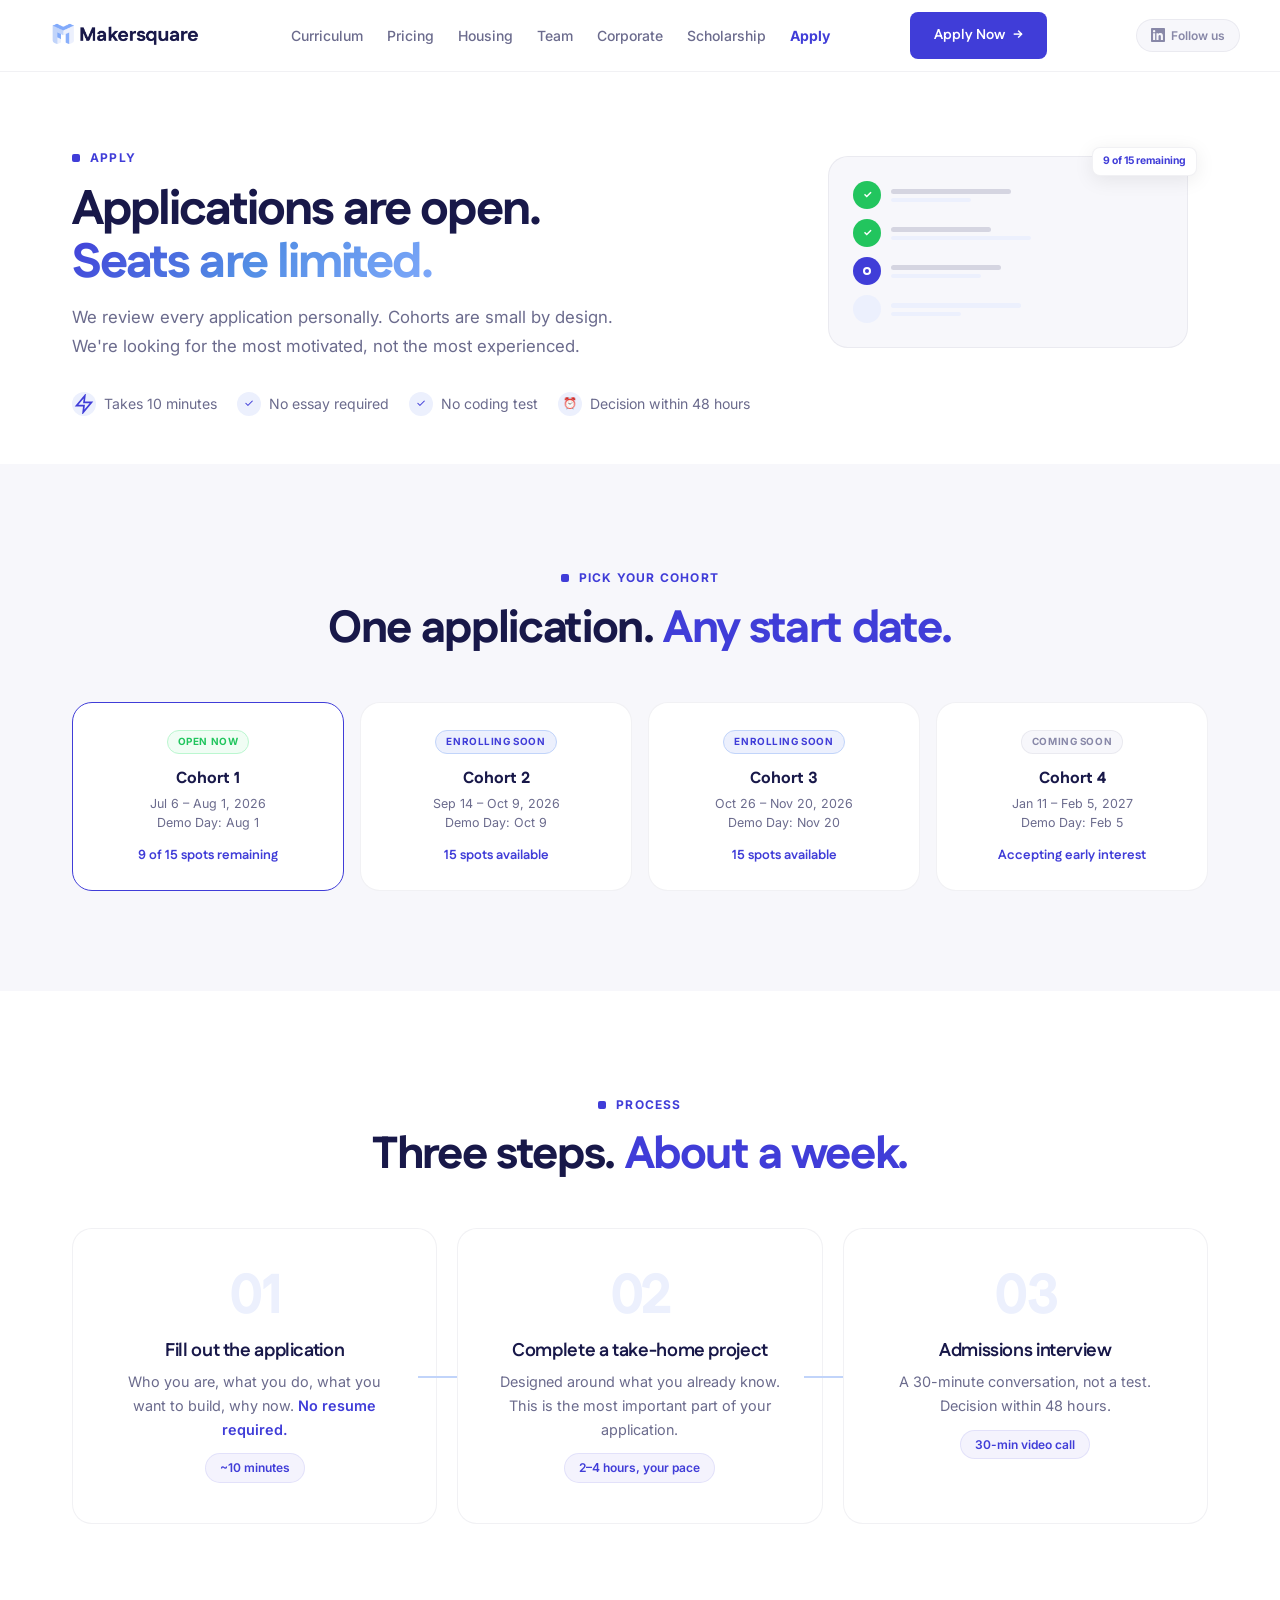
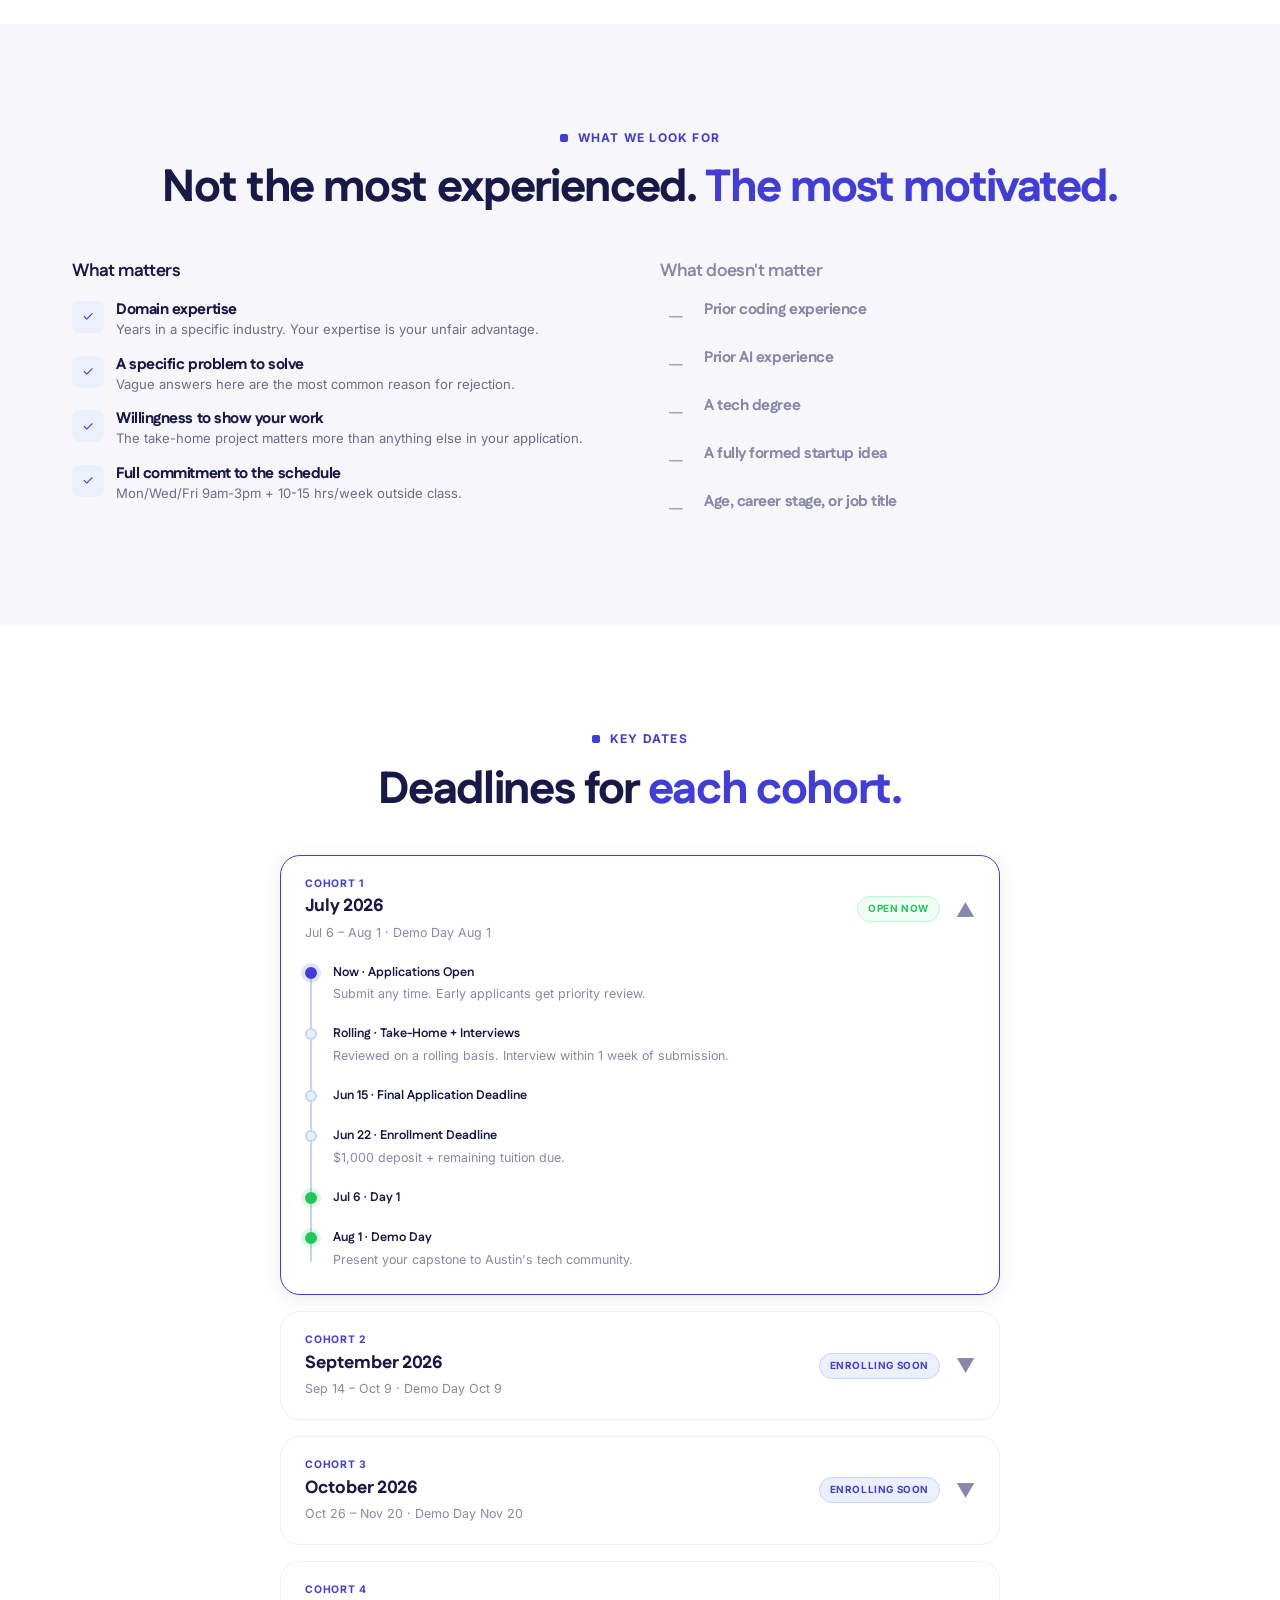
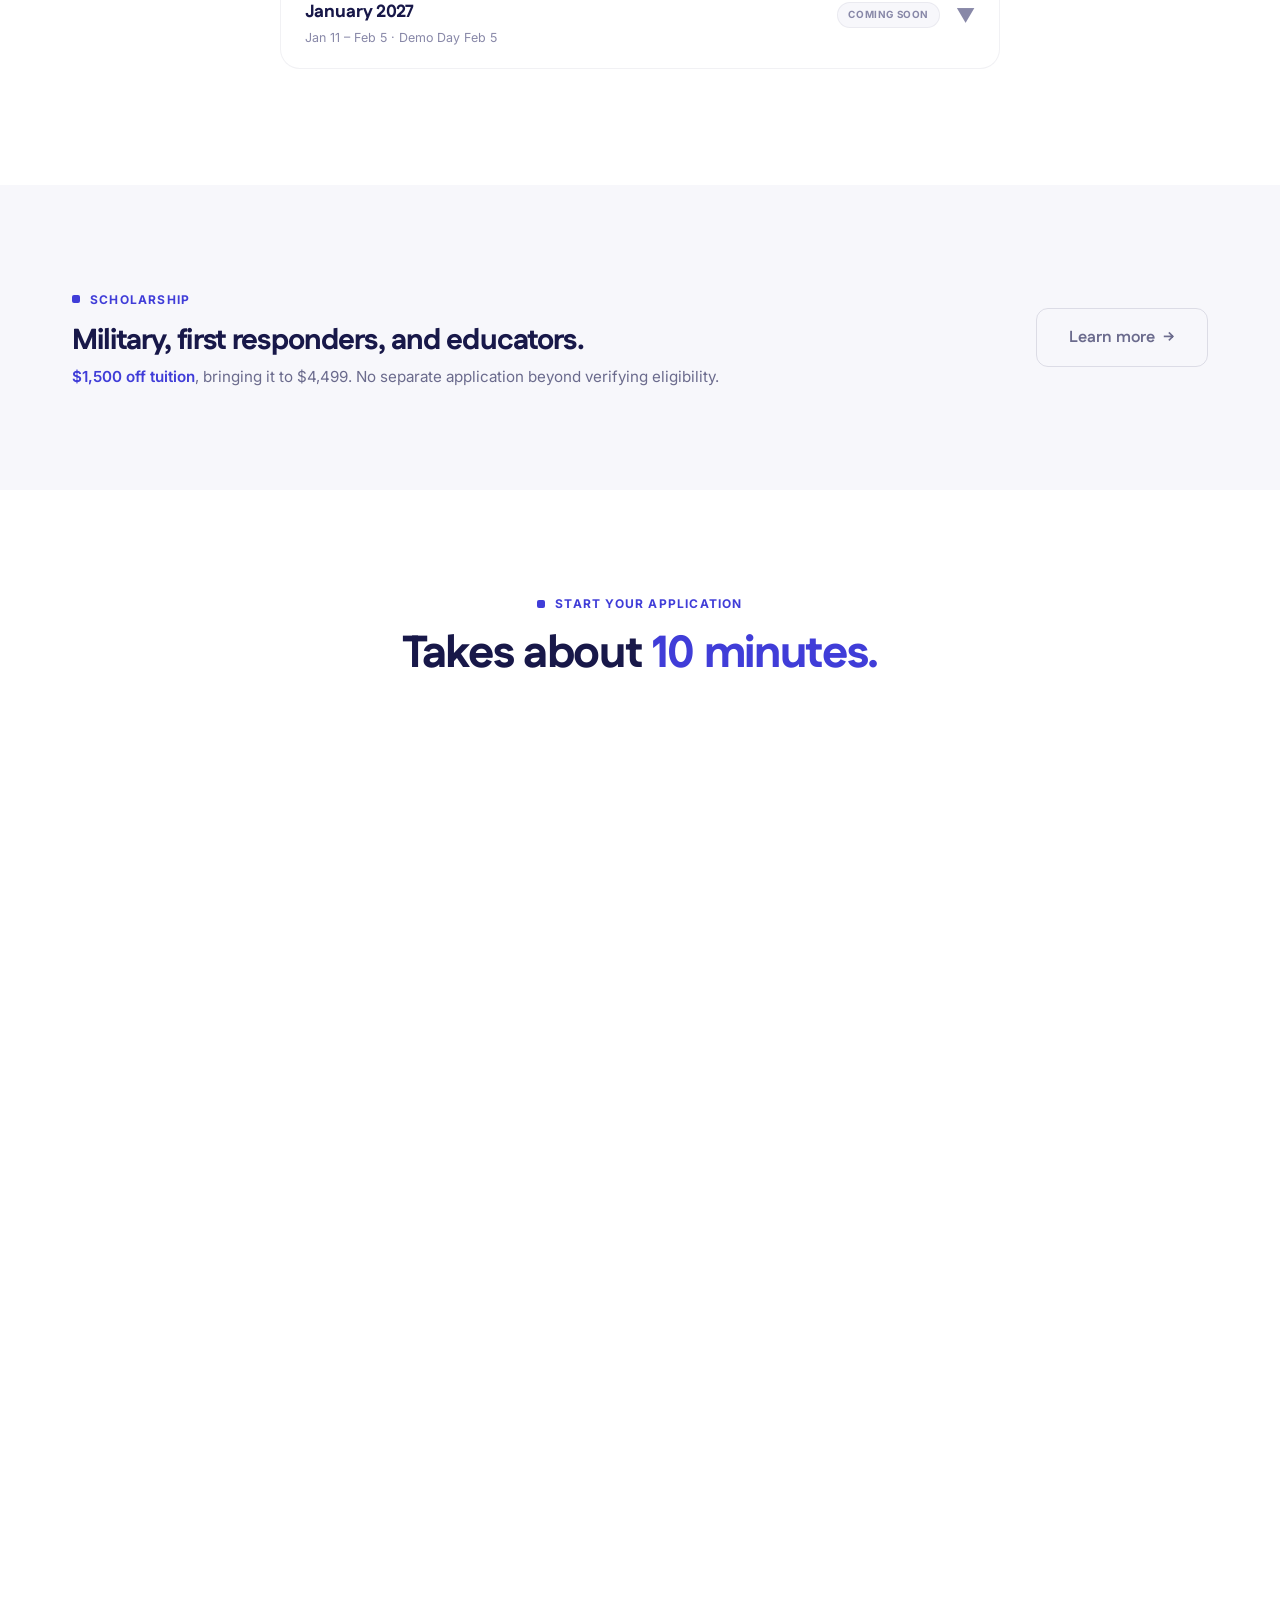
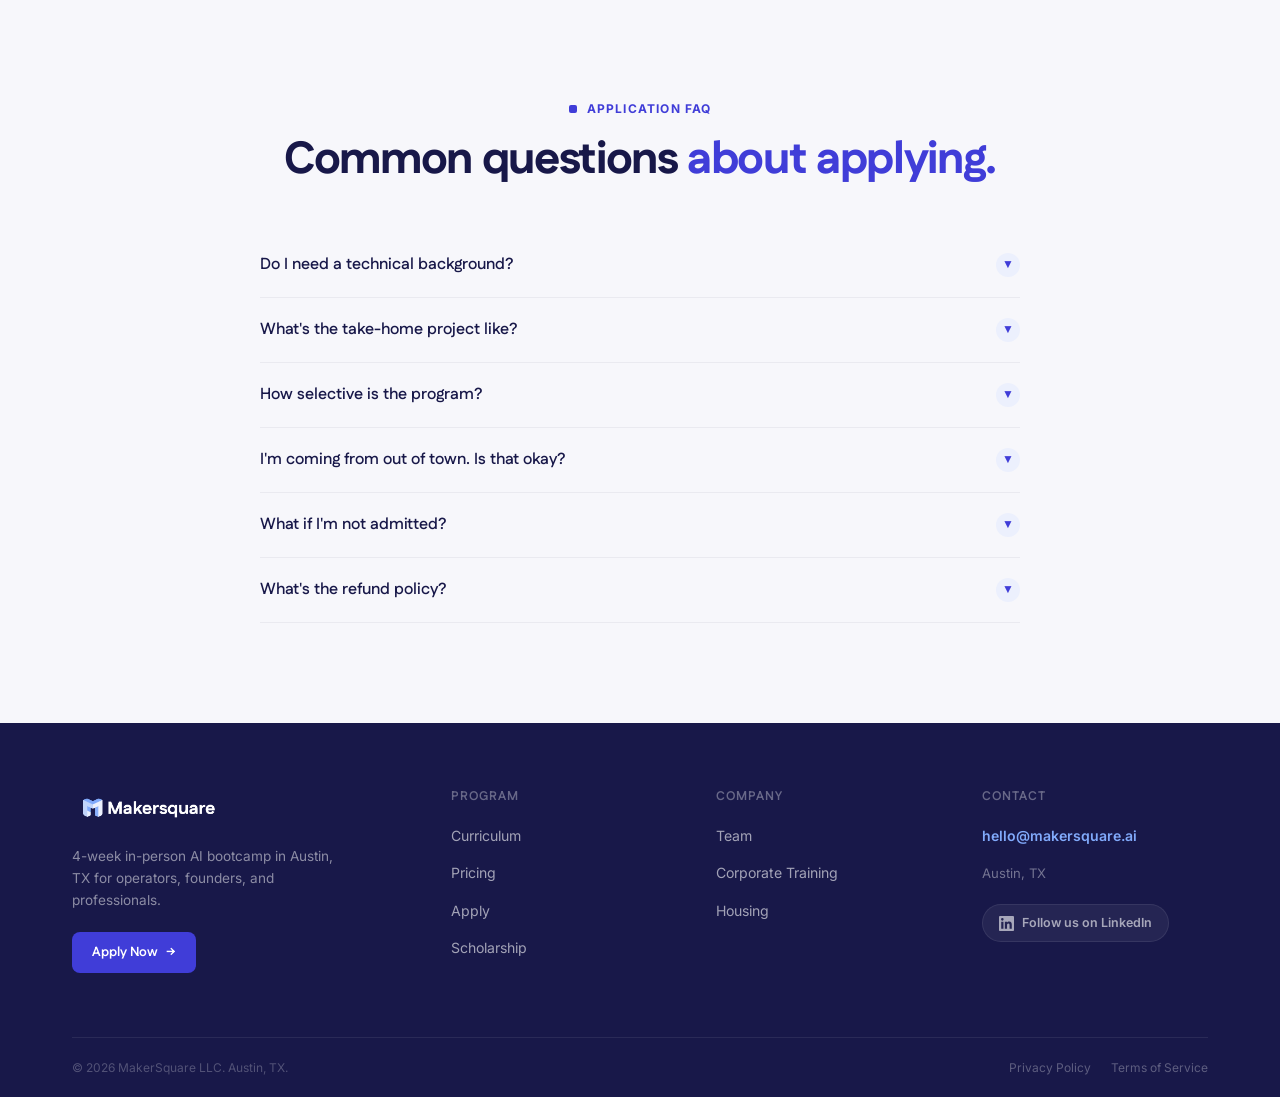
==== apply.html @ d5c4e4a3 "Replace all emojis with geometric SVG line icons Every emoji across 7 pages replaced with clean stro" ====
<!DOCTYPE html>
<html lang="en">
<head>
<meta charset="UTF-8">
<meta name="viewport" content="width=device-width, initial-scale=1.0">
<title>Apply to MakerSquare — AI Bootcamp Austin TX | July 2026</title>
<meta name="description" content="Apply to MakerSquare's 4-week AI bootcamp in Austin, TX. 15 seats per cohort. No coding test. Decision within 48 hours. Starts July 2026.">
<meta name="robots" content="index, follow">
<link rel="canonical" href="https://www.makersquare.ai/apply.html">
<meta property="og:type" content="website">
<meta property="og:url" content="https://www.makersquare.ai/apply.html">
<meta property="og:title" content="Apply to MakerSquare — AI Bootcamp Austin TX">
<meta property="og:description" content="Apply to the 4-week in-person AI bootcamp in Austin. 15 seats per cohort. No coding test. Starts July 2026.">
<meta property="og:image" content="https://www.makersquare.ai/og-image.jpg">
<meta name="twitter:card" content="summary_large_image">
<link href="https://fonts.googleapis.com/css2?family=Fustat:wght@400;500;600;700;800&family=Inter:wght@300;400;500;600;700;800&display=swap" rel="stylesheet">
<link rel="stylesheet" href="css/style.css">
<style>
/* ── Apply-specific ── */
.apply-quick { display: flex; gap: var(--s5); margin-top: var(--s6); flex-wrap: wrap; }
.apply-quick-item { display: flex; align-items: center; gap: 8px; font-size: 0.88rem; color: var(--text-secondary); }
.apply-quick-icon { width: 24px; height: 24px; border-radius: 50%; background: var(--cloud); display: flex; align-items: center; justify-content: center; font-size: 0.7rem; color: var(--indigo); flex-shrink: 0; }

.cohort-grid { display: grid; grid-template-columns: repeat(4, 1fr); gap: var(--s4); margin-top: var(--s9); }
.cohort-card { background: var(--white); border: 1px solid rgba(24,24,73,0.06); border-radius: var(--r-xl); padding: var(--s6); text-align: center; transition: all 0.3s ease; position: relative; }
.cohort-card:hover { transform: translateY(-3px); box-shadow: var(--shadow-md); border-color: var(--ice); }
.cohort-card--active { border-color: var(--indigo); }
.cohort-status { display: inline-block; font-size: 0.62rem; font-weight: 700; letter-spacing: 0.06em; text-transform: uppercase; border-radius: var(--r-full); padding: 3px 10px; margin-bottom: var(--s3); }
.cohort-status--open { background: var(--green-bg); color: var(--green); border: 1px solid var(--green-border); }
.cohort-status--soon { background: var(--cloud); color: var(--indigo); border: 1px solid var(--ice); }
.cohort-status--early { background: var(--light-bg); color: var(--text-muted); border: 1px solid rgba(24,24,73,0.06); }
.cohort-name { font-family: var(--font-display); font-size: 1rem; font-weight: 800; color: var(--navy); margin-bottom: var(--s1); }
.cohort-dates { font-size: 0.78rem; color: var(--text-secondary); line-height: 1.5; }
.cohort-seats { font-family: var(--font-display); font-size: 0.82rem; font-weight: 700; color: var(--indigo); margin-top: var(--s3); }

.what-matters-grid { display: grid; grid-template-columns: 1fr 1fr; gap: var(--s8); margin-top: var(--s9); }
.matters-list { list-style: none; display: flex; flex-direction: column; gap: var(--s4); }
.matters-item { display: flex; gap: 12px; align-items: flex-start; }
.matters-icon { width: 32px; height: 32px; min-width: 32px; border-radius: var(--r-sm); display: flex; align-items: center; justify-content: center; font-size: 0.85rem; flex-shrink: 0; }
.matters-icon--yes { background: var(--cloud); color: var(--indigo); }
.matters-icon--no { background: var(--light-bg); color: var(--text-muted); }
.matters-item h4 { font-size: 0.95rem; margin-bottom: 2px; }
.matters-item p { font-size: 0.82rem; color: var(--text-secondary); line-height: 1.5; }

/* Timeline accordion */
.ta-item { border: 1px solid rgba(24,24,73,0.06); border-radius: var(--r-xl); margin-bottom: var(--s4); overflow: hidden; background: var(--white); transition: all 0.3s ease; }
.ta-item:hover { border-color: var(--ice); }
.ta-item.open { border-color: var(--indigo); box-shadow: var(--shadow-md); }
.ta-header { display: flex; align-items: center; gap: var(--s4); padding: var(--s5) var(--s6); cursor: pointer; user-select: none; }
.ta-header-info { flex: 1; }
.ta-cohort-tag { font-size: 0.65rem; font-weight: 700; letter-spacing: 0.08em; text-transform: uppercase; color: var(--indigo); }
.ta-cohort-name { font-family: var(--font-display); font-size: 1.1rem; font-weight: 800; color: var(--navy); }
.ta-cohort-range { font-size: 0.78rem; color: var(--text-muted); margin-top: 2px; }
.ta-badge { font-size: 0.62rem; font-weight: 700; letter-spacing: 0.06em; text-transform: uppercase; border-radius: var(--r-full); padding: 4px 10px; white-space: nowrap; flex-shrink: 0; }
.ta-badge.open { background: var(--green-bg); color: var(--green); border: 1px solid var(--green-border); }
.ta-badge.soon { background: var(--cloud); color: var(--indigo); border: 1px solid var(--ice); }
.ta-badge.coming { background: var(--light-bg); color: var(--text-muted); border: 1px solid rgba(24,24,73,0.06); }
.ta-chevron { font-size: 1.2rem; color: var(--text-muted); transition: transform 0.3s; flex-shrink: 0; }
.ta-item.open .ta-chevron { transform: rotate(180deg); }
.ta-body { max-height: 0; overflow: hidden; transition: max-height 0.4s ease; }
.ta-body-inner { padding: 0 var(--s6) var(--s6); }

.tl { position: relative; padding-left: 28px; }
.tl::before { content: ''; position: absolute; left: 5px; top: 8px; bottom: 8px; width: 2px; background: var(--ice); border-radius: 2px; }
.tl-item { position: relative; padding-bottom: var(--s5); }
.tl-item:last-child { padding-bottom: 0; }
.tl-dot { position: absolute; left: -28px; top: 4px; width: 12px; height: 12px; border-radius: 50%; background: var(--cloud); border: 2px solid var(--ice); z-index: 1; }
.tl-item--active .tl-dot { background: var(--indigo); border-color: var(--indigo); box-shadow: 0 0 0 4px rgba(64,61,216,0.15); }
.tl-item--highlight .tl-dot { background: var(--green); border-color: var(--green); box-shadow: 0 0 0 4px rgba(34,197,94,0.15); }
.tl-date { font-family: var(--font-display); font-size: 0.78rem; font-weight: 700; color: var(--navy); }
.tl-desc { font-size: 0.78rem; color: var(--text-muted); margin-top: 2px; }

.page-cta { background: var(--white); border: 1px solid rgba(24,24,73,0.06); border-radius: var(--r-xl); padding: var(--s10); text-align: center; margin-top: var(--s10); }
.page-cta h3 { font-family: var(--font-display); font-size: 1.5rem; font-weight: 800; color: var(--navy); margin-bottom: var(--s3); }
.page-cta p { font-size: 0.95rem; color: var(--text-secondary); margin-bottom: var(--s6); max-width: 480px; margin-left: auto; margin-right: auto; }

@media (max-width: 1024px) {
  .cohort-grid { grid-template-columns: 1fr 1fr; }
  .what-matters-grid { grid-template-columns: 1fr; }
}
@media (max-width: 768px) {
  .cohort-grid { grid-template-columns: 1fr; }
  .timeline-table { font-size: 0.75rem; }
  .apply-quick { flex-direction: column; gap: var(--s3); }
}
</style>
</head>
<body>

<!-- NAV -->
<nav class="nav">
  <div class="nav-inner">
    <a href="index.html" class="nav-logo"><img src="logo-light.png" alt="MakerSquare"></a>
    <ul class="nav-links">
      <li><a href="curriculum.html">Curriculum</a></li>
      <li><a href="pricing.html">Pricing</a></li>
      <li><a href="housing.html">Housing</a></li>
      <li><a href="team.html">Team</a></li>
      <li><a href="corporate.html">Corporate</a></li>
      <li><a href="scholarship.html">Scholarship</a></li>
      <li><a href="apply.html" class="nav-apply">Apply</a></li>
    </ul>
    <a href="#form" class="btn btn-primary btn-arrow">Apply Now </a>
    <div class="nav-social"><a href="https://www.linkedin.com/company/makersquare-ai" target="_blank" rel="noopener" aria-label="LinkedIn"><svg xmlns="http://www.w3.org/2000/svg" viewBox="0 0 24 24"><path d="M20.447 20.452h-3.554v-5.569c0-1.328-.027-3.037-1.852-3.037-1.853 0-2.136 1.445-2.136 2.939v5.667H9.351V9h3.414v1.561h.046c.477-.9 1.637-1.85 3.37-1.85 3.601 0 4.267 2.37 4.267 5.455v6.286zM5.337 7.433a2.062 2.062 0 01-2.063-2.065 2.064 2.064 0 112.063 2.065zm1.782 13.019H3.555V9h3.564v11.452zM22.225 0H1.771C.792 0 0 .774 0 1.729v20.542C0 23.227.792 24 1.771 24h20.451C23.2 24 24 23.227 24 22.271V1.729C24 .774 23.2 0 22.222 0h.003z"/></svg>Follow us</a></div>
    <button class="nav-hamburger" aria-label="Toggle menu"><span></span><span></span><span></span></button>
  </div>
</nav>
<div class="mobile-menu">
  <ul class="mobile-menu-links">
    <li><a href="curriculum.html">Curriculum</a></li>
    <li><a href="pricing.html">Pricing</a></li>
    <li><a href="housing.html">Housing</a></li>
    <li><a href="team.html">Team</a></li>
    <li><a href="corporate.html">Corporate</a></li>
    <li><a href="scholarship.html">Scholarship</a></li>
    <li><a href="apply.html">Apply</a></li>
  </ul>
  <a href="#form" class="btn btn-primary btn-block btn-lg" style="margin-top:24px;">Apply Now</a>
</div>


<!-- HERO -->
<section class="section" style="padding-top:calc(var(--nav-height) + var(--s10));padding-bottom:var(--s9);">
  <div class="container">
    <div class="page-hero-grid">
      <div>
        <div class="section-label reveal">Apply</div>
    <h1 class="reveal" style="font-size:clamp(2rem,4vw,3rem);">Applications are open.<br><span class="text-gradient">Seats are limited.</span></h1>
    <p class="section-sub reveal">We review every application personally. Cohorts are small by design. We're looking for the most motivated, not the most experienced.</p>
      </div>
      <div class="page-hero-visual reveal">
        <div style="background:var(--light-bg);border:1px solid rgba(24,24,73,0.06);border-radius:var(--r-xl);padding:var(--s6);position:relative;">
          <div style="display:flex;flex-direction:column;gap:10px;">
            <div style="display:flex;align-items:center;gap:10px;"><div style="width:28px;height:28px;border-radius:50%;background:var(--green);display:flex;align-items:center;justify-content:center;font-size:0.65rem;color:var(--white);font-weight:700;">&#10003;</div><div><div style="height:5px;background:var(--navy);opacity:0.15;border-radius:3px;width:120px;"></div><div style="height:4px;background:var(--cloud);border-radius:2px;width:80px;margin-top:4px;"></div></div></div>
            <div style="display:flex;align-items:center;gap:10px;"><div style="width:28px;height:28px;border-radius:50%;background:var(--green);display:flex;align-items:center;justify-content:center;font-size:0.65rem;color:var(--white);font-weight:700;">&#10003;</div><div><div style="height:5px;background:var(--navy);opacity:0.15;border-radius:3px;width:100px;"></div><div style="height:4px;background:var(--cloud);border-radius:2px;width:140px;margin-top:4px;"></div></div></div>
            <div style="display:flex;align-items:center;gap:10px;"><div style="width:28px;height:28px;border-radius:50%;background:var(--indigo);display:flex;align-items:center;justify-content:center;flex-shrink:0;"><div style="width:8px;height:8px;border-radius:50%;border:2px solid var(--white);"></div></div><div><div style="height:5px;background:var(--navy);opacity:0.15;border-radius:3px;width:110px;"></div><div style="height:4px;background:var(--cloud);border-radius:2px;width:90px;margin-top:4px;"></div></div></div>
            <div style="display:flex;align-items:center;gap:10px;"><div style="width:28px;height:28px;border-radius:50%;background:var(--cloud);flex-shrink:0;"></div><div><div style="height:5px;background:var(--cloud);border-radius:3px;width:130px;"></div><div style="height:4px;background:var(--cloud);border-radius:2px;width:70px;margin-top:4px;"></div></div></div>
          </div>
          <div style="position:absolute;top:-10px;right:-10px;background:var(--white);border:1px solid rgba(24,24,73,0.06);border-radius:var(--r-sm);padding:5px 10px;box-shadow:var(--shadow-md);font-size:0.65rem;font-weight:700;color:var(--indigo);animation:float-1 4s ease-in-out infinite;">9 of 15 remaining</div>
        </div>
      </div>
    </div>

    <div class="apply-quick reveal">
      <div class="apply-quick-item"><div class="apply-quick-icon"><svg width="20" height="20" viewBox="0 0 24 24" fill="none" stroke="currentColor" stroke-width="2" stroke-linecap="round"><path d="M13 2L3 14h9l-1 8 10-12h-9l1-8z"/></svg></div> Takes 10 minutes</div>
      <div class="apply-quick-item"><div class="apply-quick-icon">&#10003;</div> No essay required</div>
      <div class="apply-quick-item"><div class="apply-quick-icon">&#10003;</div> No coding test</div>
      <div class="apply-quick-item"><div class="apply-quick-icon">&#9200;</div> Decision within 48 hours</div>
    </div>
  </div>
</section>


<!-- COHORTS -->
<section class="section section--alt">
  <div class="container">
    <div style="text-align:center;">
      <div class="section-label reveal" style="justify-content:center;">Pick your cohort</div>
      <h2 class="reveal">One application. <span class="text-accent">Any start date.</span></h2>
    </div>

    <div class="cohort-grid">
      <div class="cohort-card cohort-card--active reveal reveal-d1">
        <div class="cohort-status cohort-status--open">Open Now</div>
        <div class="cohort-name">Cohort 1</div>
        <div class="cohort-dates">Jul 6 &ndash; Aug 1, 2026<br>Demo Day: Aug 1</div>
        <div class="cohort-seats"><span data-count="9">0</span> of 15 spots remaining</div>
      </div>
      <div class="cohort-card reveal reveal-d2">
        <div class="cohort-status cohort-status--soon">Enrolling Soon</div>
        <div class="cohort-name">Cohort 2</div>
        <div class="cohort-dates">Sep 14 &ndash; Oct 9, 2026<br>Demo Day: Oct 9</div>
        <div class="cohort-seats">15 spots available</div>
      </div>
      <div class="cohort-card reveal reveal-d3">
        <div class="cohort-status cohort-status--soon">Enrolling Soon</div>
        <div class="cohort-name">Cohort 3</div>
        <div class="cohort-dates">Oct 26 &ndash; Nov 20, 2026<br>Demo Day: Nov 20</div>
        <div class="cohort-seats">15 spots available</div>
      </div>
      <div class="cohort-card reveal reveal-d4">
        <div class="cohort-status cohort-status--early">Coming Soon</div>
        <div class="cohort-name">Cohort 4</div>
        <div class="cohort-dates">Jan 11 &ndash; Feb 5, 2027<br>Demo Day: Feb 5</div>
        <div class="cohort-seats">Accepting early interest</div>
      </div>
    </div>
  </div>
</section>


<!-- THREE STEPS -->
<section class="section">
  <div class="container">
    <div style="text-align:center;">
      <div class="section-label reveal" style="justify-content:center;">Process</div>
      <h2 class="reveal">Three steps. <span class="text-accent">About a week.</span></h2>
    </div>

    <div class="steps-grid">
      <div class="step-card reveal reveal-d1">
        <div class="step-num">01</div>
        <h3>Fill out the application</h3>
        <p>Who you are, what you do, what you want to build, why now. <span class="bl">No resume required.</span></p>
        <span class="step-time">~10 minutes</span>
      </div>
      <div class="step-card reveal reveal-d2">
        <div class="step-num">02</div>
        <h3>Complete a take-home project</h3>
        <p>Designed around what you already know. This is the most important part of your application.</p>
        <span class="step-time">2&ndash;4 hours, your pace</span>
      </div>
      <div class="step-card reveal reveal-d3">
        <div class="step-num">03</div>
        <h3>Admissions interview</h3>
        <p>A 30-minute conversation, not a test. Decision within 48 hours.</p>
        <span class="step-time">30-min video call</span>
      </div>
    </div>
  </div>
</section>


<!-- WHAT WE LOOK FOR -->
<section class="section section--alt">
  <div class="container">
    <div style="text-align:center;">
      <div class="section-label reveal" style="justify-content:center;">What we look for</div>
      <h2 class="reveal">Not the most experienced. <span class="text-accent">The most motivated.</span></h2>
    </div>

    <div class="what-matters-grid">
      <div>
        <h3 class="reveal" style="font-size:1.1rem;margin-bottom:var(--s5);color:var(--navy);">What matters</h3>
        <ul class="matters-list">
          <li class="matters-item reveal"><div class="matters-icon matters-icon--yes">&#10003;</div><div><h4>Domain expertise</h4><p>Years in a specific industry. Your expertise is your unfair advantage.</p></div></li>
          <li class="matters-item reveal"><div class="matters-icon matters-icon--yes">&#10003;</div><div><h4>A specific problem to solve</h4><p>Vague answers here are the most common reason for rejection.</p></div></li>
          <li class="matters-item reveal"><div class="matters-icon matters-icon--yes">&#10003;</div><div><h4>Willingness to show your work</h4><p>The take-home project matters more than anything else in your application.</p></div></li>
          <li class="matters-item reveal"><div class="matters-icon matters-icon--yes">&#10003;</div><div><h4>Full commitment to the schedule</h4><p>Mon/Wed/Fri 9am-3pm + 10-15 hrs/week outside class.</p></div></li>
        </ul>
      </div>
      <div>
        <h3 class="reveal" style="font-size:1.1rem;margin-bottom:var(--s5);color:var(--text-muted);">What doesn't matter</h3>
        <ul class="matters-list">
          <li class="matters-item reveal"><div class="matters-icon matters-icon--no">&mdash;</div><div><h4 style="color:var(--text-muted);">Prior coding experience</h4></div></li>
          <li class="matters-item reveal"><div class="matters-icon matters-icon--no">&mdash;</div><div><h4 style="color:var(--text-muted);">Prior AI experience</h4></div></li>
          <li class="matters-item reveal"><div class="matters-icon matters-icon--no">&mdash;</div><div><h4 style="color:var(--text-muted);">A tech degree</h4></div></li>
          <li class="matters-item reveal"><div class="matters-icon matters-icon--no">&mdash;</div><div><h4 style="color:var(--text-muted);">A fully formed startup idea</h4></div></li>
          <li class="matters-item reveal"><div class="matters-icon matters-icon--no">&mdash;</div><div><h4 style="color:var(--text-muted);">Age, career stage, or job title</h4></div></li>
        </ul>
      </div>
    </div>
  </div>
</section>


<!-- DEADLINES ACCORDION -->
<section class="section">
  <div class="container">
    <div style="text-align:center;">
      <div class="section-label reveal" style="justify-content:center;">Key dates</div>
      <h2 class="reveal">Deadlines for <span class="text-accent">each cohort.</span></h2>
    </div>

    <div style="margin-top:var(--s8);max-width:720px;margin-left:auto;margin-right:auto;">

      <!-- Cohort 1 -->
      <div class="ta-item open reveal" data-ta>
        <div class="ta-header" onclick="this.parentElement.classList.toggle('open');var b=this.parentElement.querySelector('.ta-body');b.style.maxHeight=this.parentElement.classList.contains('open')?b.scrollHeight+'px':'0';">
          <div class="ta-header-info"><div class="ta-cohort-tag">Cohort 1</div><div class="ta-cohort-name">July 2026</div><div class="ta-cohort-range">Jul 6 &ndash; Aug 1 &middot; Demo Day Aug 1</div></div>
          <span class="ta-badge open">Open Now</span>
          <div class="ta-chevron">&#9660;</div>
        </div>
        <div class="ta-body" style="max-height:500px;"><div class="ta-body-inner">
          <div class="tl">
            <div class="tl-item tl-item--active"><div class="tl-dot"></div><div class="tl-date">Now &middot; Applications Open</div><div class="tl-desc">Submit any time. Early applicants get priority review.</div></div>
            <div class="tl-item"><div class="tl-dot"></div><div class="tl-date">Rolling &middot; Take-Home + Interviews</div><div class="tl-desc">Reviewed on a rolling basis. Interview within 1 week of submission.</div></div>
            <div class="tl-item"><div class="tl-dot"></div><div class="tl-date">Jun 15 &middot; Final Application Deadline</div></div>
            <div class="tl-item"><div class="tl-dot"></div><div class="tl-date">Jun 22 &middot; Enrollment Deadline</div><div class="tl-desc">$1,000 deposit + remaining tuition due.</div></div>
            <div class="tl-item tl-item--highlight"><div class="tl-dot"></div><div class="tl-date">Jul 6 &middot; Day 1</div></div>
            <div class="tl-item tl-item--highlight"><div class="tl-dot"></div><div class="tl-date">Aug 1 &middot; Demo Day</div><div class="tl-desc">Present your capstone to Austin's tech community.</div></div>
          </div>
        </div></div>
      </div>

      <!-- Cohort 2 -->
      <div class="ta-item reveal" data-ta>
        <div class="ta-header" onclick="this.parentElement.classList.toggle('open');var b=this.parentElement.querySelector('.ta-body');b.style.maxHeight=this.parentElement.classList.contains('open')?b.scrollHeight+'px':'0';">
          <div class="ta-header-info"><div class="ta-cohort-tag">Cohort 2</div><div class="ta-cohort-name">September 2026</div><div class="ta-cohort-range">Sep 14 &ndash; Oct 9 &middot; Demo Day Oct 9</div></div>
          <span class="ta-badge soon">Enrolling Soon</span>
          <div class="ta-chevron">&#9660;</div>
        </div>
        <div class="ta-body"><div class="ta-body-inner">
          <div class="tl">
            <div class="tl-item"><div class="tl-dot"></div><div class="tl-date">Jul 2026 &middot; Applications Open</div></div>
            <div class="tl-item"><div class="tl-dot"></div><div class="tl-date">Aug 22 &middot; Application Deadline</div></div>
            <div class="tl-item"><div class="tl-dot"></div><div class="tl-date">Sep 1 &middot; Enrollment Deadline</div></div>
            <div class="tl-item tl-item--highlight"><div class="tl-dot"></div><div class="tl-date">Sep 14 &middot; Day 1</div></div>
            <div class="tl-item tl-item--highlight"><div class="tl-dot"></div><div class="tl-date">Oct 9 &middot; Demo Day</div></div>
          </div>
        </div></div>
      </div>

      <!-- Cohort 3 -->
      <div class="ta-item reveal" data-ta>
        <div class="ta-header" onclick="this.parentElement.classList.toggle('open');var b=this.parentElement.querySelector('.ta-body');b.style.maxHeight=this.parentElement.classList.contains('open')?b.scrollHeight+'px':'0';">
          <div class="ta-header-info"><div class="ta-cohort-tag">Cohort 3</div><div class="ta-cohort-name">October 2026</div><div class="ta-cohort-range">Oct 26 &ndash; Nov 20 &middot; Demo Day Nov 20</div></div>
          <span class="ta-badge soon">Enrolling Soon</span>
          <div class="ta-chevron">&#9660;</div>
        </div>
        <div class="ta-body"><div class="ta-body-inner">
          <div class="tl">
            <div class="tl-item"><div class="tl-dot"></div><div class="tl-date">Aug 2026 &middot; Applications Open</div></div>
            <div class="tl-item"><div class="tl-dot"></div><div class="tl-date">Oct 5 &middot; Application Deadline</div></div>
            <div class="tl-item"><div class="tl-dot"></div><div class="tl-date">Oct 14 &middot; Enrollment Deadline</div></div>
            <div class="tl-item tl-item--highlight"><div class="tl-dot"></div><div class="tl-date">Oct 26 &middot; Day 1</div></div>
            <div class="tl-item tl-item--highlight"><div class="tl-dot"></div><div class="tl-date">Nov 20 &middot; Demo Day</div></div>
          </div>
        </div></div>
      </div>

      <!-- Cohort 4 -->
      <div class="ta-item reveal" data-ta>
        <div class="ta-header" onclick="this.parentElement.classList.toggle('open');var b=this.parentElement.querySelector('.ta-body');b.style.maxHeight=this.parentElement.classList.contains('open')?b.scrollHeight+'px':'0';">
          <div class="ta-header-info"><div class="ta-cohort-tag">Cohort 4</div><div class="ta-cohort-name">January 2027</div><div class="ta-cohort-range">Jan 11 &ndash; Feb 5 &middot; Demo Day Feb 5</div></div>
          <span class="ta-badge coming">Coming Soon</span>
          <div class="ta-chevron">&#9660;</div>
        </div>
        <div class="ta-body"><div class="ta-body-inner">
          <div class="tl">
            <div class="tl-item"><div class="tl-dot"></div><div class="tl-date">Nov 2026 &middot; Applications Open</div></div>
            <div class="tl-item"><div class="tl-dot"></div><div class="tl-date">Dec 20 &middot; Application Deadline</div></div>
            <div class="tl-item"><div class="tl-dot"></div><div class="tl-date">Dec 28 &middot; Enrollment Deadline</div></div>
            <div class="tl-item tl-item--highlight"><div class="tl-dot"></div><div class="tl-date">Jan 11 &middot; Day 1</div></div>
            <div class="tl-item tl-item--highlight"><div class="tl-dot"></div><div class="tl-date">Feb 5 &middot; Demo Day</div></div>
          </div>
        </div></div>
      </div>

    </div>
  </div>
</section>


<!-- SCHOLARSHIP -->
<section class="section section--alt">
  <div class="container">
    <div style="display:grid;grid-template-columns:1fr auto;gap:var(--s8);align-items:center;">
      <div>
        <div class="section-label reveal">Scholarship</div>
        <h2 class="reveal" style="font-size:clamp(1.4rem,2.5vw,1.8rem);">Military, first responders, and educators.</h2>
        <p class="reveal" style="color:var(--text-secondary);margin-top:var(--s2);font-size:0.95rem;"><span class="bl">$1,500 off tuition</span>, bringing it to $4,499. No separate application beyond verifying eligibility.</p>
      </div>
      <div class="reveal">
        <a href="scholarship.html" class="btn btn-ghost btn-lg btn-arrow">Learn more </a>
      </div>
    </div>
  </div>
</section>


<!-- APPLICATION FORM -->
<section class="section" id="form">
  <div class="container">
    <div style="max-width:640px;margin:0 auto;text-align:center;">
      <div class="section-label reveal" style="justify-content:center;">Start your application</div>
      <h2 class="reveal">Takes about <span class="text-accent">10 minutes.</span></h2>

      <!-- FORM PLACEHOLDER -->
      <div id="zf_div_nTImQ0KPomI6Vy_bACDwGZGRtGFyK2z--JarTy-PDJY"></div>
      <script type="text/javascript">
      (function() {
          try{
              var f = document.createElement("iframe");
              var ifrmSrc = 'https://forms.zohopublic.com/makersquare/form/ApplicationForm/formperma/nTImQ0KPomI6Vy_bACDwGZGRtGFyK2z--JarTy-PDJY?zf_rszfm=1';
              try{
                  if ( typeof ZFAdvLead != "undefined" && typeof zfutm_zfAdvLead != "undefined" ) { for( var prmIdx = 0 ; prmIdx < ZFAdvLead.utmPNameArr.length ; prmIdx ++ ) { var utmPm = ZFAdvLead.utmPNameArr[ prmIdx ]; utmPm = ( ZFAdvLead.isSameDomian && ( ZFAdvLead.utmcustPNameArr.indexOf(utmPm) == -1 ) ) ? "zf_" + utmPm : utmPm; var utmVal = zfutm_zfAdvLead.zfautm_gC_enc( ZFAdvLead.utmPNameArr[ prmIdx ] ); if ( typeof utmVal !== "undefined" ) { if ( utmVal != "" ) { if(ifrmSrc.indexOf('?') > 0){ ifrmSrc = ifrmSrc+'&'+utmPm+'='+utmVal; }else{ ifrmSrc = ifrmSrc+'?'+utmPm+'='+utmVal; } } } } }
                  if ( typeof ZFLead !== "undefined" && typeof zfutm_zfLead !== "undefined" ) { for( var prmIdx = 0 ; prmIdx < ZFLead.utmPNameArr.length ; prmIdx ++ ) { var utmPm = ZFLead.utmPNameArr[ prmIdx ]; var utmVal = zfutm_zfLead.zfutm_gC_enc( ZFLead.utmPNameArr[ prmIdx ] ); if ( typeof utmVal !== "undefined" ) { if ( utmVal != "" ){ if(ifrmSrc.indexOf('?') > 0){ ifrmSrc = ifrmSrc+'&'+utmPm+'='+utmVal; }else{ ifrmSrc = ifrmSrc+'?'+utmPm+'='+utmVal; } } } } }
              }catch(e){}
              f.src = ifrmSrc; f.style.border="none"; f.style.height="2408px"; f.style.width="100%"; f.style.maxWidth="560px"; f.style.transition="all 0.5s ease"; f.setAttribute("aria-label", "Application Form");
              var d = document.getElementById("zf_div_nTImQ0KPomI6Vy_bACDwGZGRtGFyK2z--JarTy-PDJY"); d.appendChild(f);
              window.addEventListener('message', function (){ var evntData = event.data; if( evntData && evntData.constructor == String ){ var zf_ifrm_data = evntData.split("|"); if ( zf_ifrm_data.length == 2 || zf_ifrm_data.length == 3 ) { var zf_perma = zf_ifrm_data[0]; var zf_ifrm_ht_nw = ( parseInt(zf_ifrm_data[1], 10) + 15 ) + "px"; var iframe = document.getElementById("zf_div_nTImQ0KPomI6Vy_bACDwGZGRtGFyK2z--JarTy-PDJY").getElementsByTagName("iframe")[0]; if ( (iframe.src).indexOf('formperma') > 0 && (iframe.src).indexOf(zf_perma) > 0 ) { var prevIframeHeight = iframe.style.height; if ( prevIframeHeight != zf_ifrm_ht_nw ) { iframe.style.height = zf_ifrm_ht_nw; } } } } }, false);
          }catch(e){}
      })();
      </script>
</section>


<!-- FAQ -->
<section class="section section--alt">
  <div class="container">
    <div style="text-align:center;">
      <div class="section-label reveal" style="justify-content:center;">Application FAQ</div>
      <h2 class="reveal">Common questions <span class="text-accent">about applying.</span></h2>
    </div>

    <div class="faq-list">
      <div class="faq-item reveal"><button class="faq-question">Do I need a technical background?<span class="faq-chevron">&#9660;</span></button><div class="faq-answer"><div class="faq-answer-inner">No. We've had doctors, lawyers, real estate agents, and marketing directors build exceptional AI products. Domain expertise matters more than technical skills.</div></div></div>

      <div class="faq-item reveal"><button class="faq-question">What's the take-home project like?<span class="faq-chevron">&#9660;</span></button><div class="faq-answer"><div class="faq-answer-inner">2-4 hours at your own pace. We're evaluating your thinking and willingness to ship, not technical proficiency. It's designed around what you already know.</div></div></div>

      <div class="faq-item reveal"><button class="faq-question">How selective is the program?<span class="faq-chevron">&#9660;</span></button><div class="faq-answer"><div class="faq-answer-inner">10-15 builders per cohort. The most common reason for rejection is a vague problem statement. The take-home project matters more than the written application.</div></div></div>

      <div class="faq-item reveal"><button class="faq-question">I'm coming from out of town. Is that okay?<span class="faq-chevron">&#9660;</span></button><div class="faq-answer"><div class="faq-answer-inner">Absolutely. We have a <a href="housing.html" style="color:var(--indigo);font-weight:600;">housing program</a> with partner Airbnb hosts and discounted rates near campus.</div></div></div>

      <div class="faq-item reveal"><button class="faq-question">What if I'm not admitted?<span class="faq-chevron">&#9660;</span></button><div class="faq-answer"><div class="faq-answer-inner">We provide specific feedback so you know what to strengthen. You can reapply for any future cohort, and we keep a waitlist for current cohorts.</div></div></div>

      <div class="faq-item reveal"><button class="faq-question">What's the refund policy?<span class="faq-chevron">&#9660;</span></button><div class="faq-answer"><div class="faq-answer-inner">Full refund (minus $1,000 deposit) up to 14 days before start. 50% up to Day 1. No refund after the program begins.</div></div></div>
    </div>
  </div>
</section>


<!-- FOOTER -->
<footer class="footer">
  <div class="container">
    <div class="footer-grid">
      <div class="footer-brand">
        <a href="index.html" class="footer-logo"><img src="logo-dark.png" alt="MakerSquare"></a>
        <p>4-week in-person AI bootcamp in Austin, TX for operators, founders, and professionals.</p>
        <a href="apply.html" class="btn btn-primary btn-arrow" style="font-size:0.82rem;padding:10px 20px;">Apply Now </a>
      </div>
      <div>
        <div class="footer-col-title">Program</div>
        <ul class="footer-col-links">
          <li><a href="curriculum.html">Curriculum</a></li>
          <li><a href="pricing.html">Pricing</a></li>
          <li><a href="apply.html">Apply</a></li>
          <li><a href="scholarship.html">Scholarship</a></li>
        </ul>
      </div>
      <div>
        <div class="footer-col-title">Company</div>
        <ul class="footer-col-links">
          <li><a href="team.html">Team</a></li>
          <li><a href="corporate.html">Corporate Training</a></li>
          <li><a href="housing.html">Housing</a></li>
        </ul>
      </div>
      <div>
        <div class="footer-col-title">Contact</div>
        <a href="mailto:hello@makersquare.ai" class="footer-contact-email">hello@makersquare.ai</a>
        <p style="font-size:0.82rem;color:rgba(255,255,255,0.4);">Austin, TX</p>
        <div class="footer-social"><a href="https://www.linkedin.com/company/makersquare-ai" target="_blank" rel="noopener" aria-label="LinkedIn"><svg xmlns="http://www.w3.org/2000/svg" viewBox="0 0 24 24"><path d="M20.447 20.452h-3.554v-5.569c0-1.328-.027-3.037-1.852-3.037-1.853 0-2.136 1.445-2.136 2.939v5.667H9.351V9h3.414v1.561h.046c.477-.9 1.637-1.85 3.37-1.85 3.601 0 4.267 2.37 4.267 5.455v6.286zM5.337 7.433a2.062 2.062 0 01-2.063-2.065 2.064 2.064 0 112.063 2.065zm1.782 13.019H3.555V9h3.564v11.452zM22.225 0H1.771C.792 0 0 .774 0 1.729v20.542C0 23.227.792 24 1.771 24h20.451C23.2 24 24 23.227 24 22.271V1.729C24 .774 23.2 0 22.222 0h.003z"/></svg>Follow us on LinkedIn</a></div>
      </div>
    </div>
    <div class="footer-bottom">
      <div class="footer-copy">&copy; 2026 MakerSquare LLC. Austin, TX.</div>
      <div class="footer-bottom-links">
        <a href="privacy.html">Privacy Policy</a>
        <a href="terms.html">Terms of Service</a>
      </div>
    </div>
  </div>
</footer>

<script src="js/main.js"></script>
<script type="text/javascript" src="https://forms.zoho.com/js/zf_gclid.js"> </script>
<script>window.$zoho=window.$zoho || {};$zoho.salesiq=$zoho.salesiq||{ready:function(){}}</script><script id="zsiqscript" src="https://salesiq.zohopublic.com/widget?wc=siq885ea214ffc25f4f452068cc9bc1cec4353b0ff61817b77233444928d383fe96" defer></script>
</body>
</html>
---- css/style.css ----
/* ══════════════════════════════════════════════════════════════════════════════
   MAKERSQUARE — Design System v3.0
   Brand guideline colors · Fustat + Inter · Light theme
   ══════════════════════════════════════════════════════════════════════════════ */

*, *::before, *::after { box-sizing: border-box; margin: 0; padding: 0; }

:root {
  /* Brand Colors */
  --indigo:       #403DD8;
  --indigo-hover: #3532B8;
  --navy:         #181849;
  --sky:          #81AAFB;
  --azure:        #538EE5;
  --ice:          #C1D4FA;
  --cloud:        #ECF0FD;
  --light-bg:     #f7f7fb;
  --card-bg:      #f5f5fa;
  --white:        #FFFFFF;

  /* Text */
  --text:         #1a1a2e;
  --text-secondary: #6b6b8d;
  --text-muted:   #8888a8;
  --green:        #22C55E;
  --green-bg:     #F0FDF4;
  --green-border: #BBF7D0;
  --amber:        #F59E0B;

  /* Shadows */
  --shadow-sm:    0 2px 12px rgba(0,0,0,0.04);
  --shadow-md:    0 4px 20px rgba(0,0,0,0.08);
  --shadow-lg:    0 12px 40px rgba(0,0,0,0.1);
  --shadow-indigo:0 8px 30px rgba(64,61,216,0.18);

  /* Spacing */
  --s1:4px; --s2:8px; --s3:12px; --s4:16px; --s5:20px; --s6:24px;
  --s7:32px; --s8:40px; --s9:48px; --s10:64px; --s11:80px; --s12:96px;
  --section-pad: 100px;

  /* Radius */
  --r-sm:8px; --r-md:12px; --r-lg:16px; --r-xl:20px; --r-2xl:24px; --r-full:100px;

  /* Fonts */
  --font: 'Inter', -apple-system, BlinkMacSystemFont, sans-serif;
  --font-display: 'Fustat', -apple-system, BlinkMacSystemFont, sans-serif;

  /* Layout */
  --max-width: 1200px;
  --nav-height: 72px;
}

html { scroll-behavior: smooth; -webkit-font-smoothing: antialiased; -moz-osx-font-smoothing: grayscale; }
body { font-family: var(--font); font-size: 16px; line-height: 1.6; color: var(--text); background: var(--white); overflow-x: hidden; }
img { max-width: 100%; height: auto; display: block; }
a { color: inherit; text-decoration: none; }
button { font-family: inherit; cursor: pointer; border: none; background: none; }

/* ── Container ── */
.container { max-width: var(--max-width); margin: 0 auto; padding: 0 var(--s7); }

/* ── Typography ── */
h1, h2, h3, h4 { font-family: var(--font-display); font-weight: 800; color: var(--navy); letter-spacing: -0.03em; line-height: 1.12; }
h1 { font-size: clamp(2.4rem, 5vw, 3.8rem); letter-spacing: -0.04em; }
h2 { font-size: clamp(1.8rem, 3.5vw, 2.8rem); }
h3 { font-size: 1.15rem; font-weight: 700; letter-spacing: -0.02em; }

.text-accent { color: var(--indigo); }
.text-muted { color: var(--text-secondary); }
.text-gradient { background: linear-gradient(135deg, var(--indigo) 0%, var(--azure) 50%, var(--sky) 100%); -webkit-background-clip: text; -webkit-text-fill-color: transparent; background-clip: text; }
.hi { color: var(--navy); font-weight: 700; position: relative; }
.hi::after { content: ''; position: absolute; left: -2px; right: -2px; bottom: 0; height: 35%; background: rgba(64,61,216,0.1); border-radius: 2px; z-index: -1; }
.bl { color: var(--indigo); font-weight: 600; }

/* ── Sections ── */
.section { padding: var(--section-pad) 0; position: relative; }
.section--alt { background: var(--light-bg); }
.section--dark { background: var(--navy); color: var(--white); }
.section--dark h2, .section--dark h3 { color: var(--white); }

.section-label { display: inline-flex; align-items: center; gap: 10px; font-size: 0.75rem; font-weight: 700; letter-spacing: 0.1em; text-transform: uppercase; color: var(--indigo); margin-bottom: var(--s4); }
.section-label::before { content: ''; width: 8px; height: 8px; background: var(--indigo); border-radius: 2px; }
.section--dark .section-label { color: var(--sky); }
.section--dark .section-label::before { background: var(--sky); }

.section-sub { font-size: 1.05rem; color: var(--text-secondary); max-width: 560px; line-height: 1.7; margin-top: var(--s3); }

/* ══════════════════════════════════════════════════════════════════════════════
   NAV
   ══════════════════════════════════════════════════════════════════════════════ */
.nav { position: fixed; top: 0; left: 0; right: 0; z-index: 1000; height: var(--nav-height); display: flex; align-items: center; padding: 0 var(--s7); background: rgba(255,255,255,0.88); backdrop-filter: blur(20px); -webkit-backdrop-filter: blur(20px); border-bottom: 1px solid rgba(24,24,73,0.06); transition: box-shadow 0.3s ease; }
.nav.scrolled { box-shadow: var(--shadow-sm); }
.nav-inner { display: flex; align-items: center; justify-content: space-between; width: 100%; max-width: var(--max-width); margin: 0 auto; }
.nav-logo { display: flex; align-items: center; }
.nav-logo img { height: 44px; width: auto; }
.nav-links { display: flex; gap: var(--s6); list-style: none; align-items: center; }
.nav-links a { font-size: 0.875rem; color: var(--text-secondary); font-weight: 500; transition: color 0.2s; }
.nav-links a:hover { color: var(--navy); }
.nav-links a.nav-apply { color: var(--indigo); font-weight: 700; }
.nav-links a.nav-apply:hover { color: var(--indigo-hover); }

.btn { display: inline-flex; align-items: center; gap: 8px; padding: 12px 24px; border-radius: var(--r-sm); font-family: var(--font-display); font-size: 0.875rem; font-weight: 700; transition: all 0.25s ease; }
.btn-primary { background: var(--indigo); color: var(--white); }
.btn-primary:hover { background: var(--indigo-hover); box-shadow: var(--shadow-indigo); transform: translateY(-1px); }
.btn-ghost { color: var(--text-secondary); border: 1.5px solid rgba(24,24,73,0.12); background: transparent; }
.btn-ghost:hover { color: var(--navy); border-color: var(--indigo); background: var(--cloud); }
.btn-lg { padding: 16px 32px; font-size: 1rem; border-radius: var(--r-md); }
.btn-block { display: block; width: 100%; text-align: center; }
.btn-arrow::after { content: '\2192'; transition: transform 0.2s ease; }
.btn-arrow:hover::after { transform: translateX(3px); }

.nav-social { display: flex; align-items: center; margin-left: var(--s2); }
.nav-social a { display: flex; align-items: center; gap: 6px; padding: 6px 14px; border-radius: var(--r-full); font-size: 0.75rem; font-weight: 600; color: var(--text-muted); background: var(--light-bg); border: 1px solid rgba(24,24,73,0.06); transition: all 0.2s; }
.nav-social a:hover { color: var(--indigo); background: var(--cloud); border-color: var(--ice); }
.nav-social svg { width: 14px; height: 14px; fill: currentColor; flex-shrink: 0; }

.footer-social { display: flex; align-items: center; gap: var(--s3); margin-top: var(--s5); }
.footer-social a { display: flex; align-items: center; gap: 8px; padding: 8px 16px; border-radius: var(--r-full); font-size: 0.78rem; font-weight: 600; color: rgba(255,255,255,0.6); background: rgba(255,255,255,0.06); border: 1px solid rgba(255,255,255,0.08); transition: all 0.2s; }
.footer-social a:hover { background: rgba(255,255,255,0.12); color: var(--white); border-color: rgba(255,255,255,0.15); }
.footer-social svg { width: 15px; height: 15px; fill: currentColor; flex-shrink: 0; }

.nav-hamburger { display: none; flex-direction: column; gap: 5px; padding: 6px; }
.nav-hamburger span { display: block; width: 22px; height: 2px; background: var(--navy); border-radius: 2px; transition: transform 0.25s, opacity 0.25s; }
.mobile-menu { display: none; position: fixed; top: var(--nav-height); left: 0; right: 0; bottom: 0; background: var(--white); z-index: 999; padding: var(--s6); overflow-y: auto; }
.mobile-menu.open { display: block; }
.mobile-menu-links { list-style: none; }
.mobile-menu-links li { border-bottom: 1px solid rgba(24,24,73,0.06); }
.mobile-menu-links a { display: block; padding: var(--s4) 0; font-size: 1.05rem; font-weight: 500; color: var(--text); }

/* ══════════════════════════════════════════════════════════════════════════════
   HERO
   ══════════════════════════════════════════════════════════════════════════════ */
.hero { min-height: 100vh; padding: calc(var(--nav-height) + var(--s12)) 0 var(--s12); display: flex; align-items: center; position: relative; overflow: hidden; }
.hero-glow { position: absolute; width: 700px; height: 700px; border-radius: 50%; background: radial-gradient(circle, rgba(64,61,216,0.08) 0%, transparent 70%); top: 15%; right: -10%; pointer-events: none; }
.hero-glow-2 { position: absolute; width: 500px; height: 500px; border-radius: 50%; background: radial-gradient(circle, rgba(193,212,250,0.35) 0%, transparent 70%); bottom: -10%; left: -5%; pointer-events: none; }
.hero-dots { position: absolute; inset: 0; background-image: radial-gradient(rgba(24,24,73,0.06) 1px, transparent 1px); background-size: 32px 32px; mask-image: radial-gradient(ellipse 70% 70% at 50% 40%, black 0%, transparent 70%); -webkit-mask-image: radial-gradient(ellipse 70% 70% at 50% 40%, black 0%, transparent 70%); pointer-events: none; }

.hero .container { display: grid; grid-template-columns: 1fr 460px; gap: var(--s8); align-items: center; position: relative; z-index: 1; }

.hero-badge { display: inline-flex; align-items: center; gap: 10px; background: var(--cloud); border: 1px solid var(--ice); border-radius: var(--r-full); padding: 8px 18px; font-size: 0.78rem; font-weight: 600; color: var(--indigo); margin-bottom: var(--s7); }
.hero-badge-dot { width: 7px; height: 7px; border-radius: 50%; background: var(--green); box-shadow: 0 0 8px rgba(34,197,94,0.5); animation: pulse-dot 2s ease-in-out infinite; }
@keyframes pulse-dot { 0%,100% { box-shadow: 0 0 8px rgba(34,197,94,0.5); } 50% { box-shadow: 0 0 16px rgba(34,197,94,0.7); } }

.hero-sub { font-size: 1.1rem; color: var(--text-secondary); max-width: 520px; line-height: 1.75; margin-bottom: var(--s7); }
.hero-actions { display: flex; gap: var(--s3); align-items: center; flex-wrap: wrap; margin-bottom: var(--s6); }
.hero-urgency { font-size: 0.82rem; color: var(--text-muted); font-weight: 500; }

/* Hero visual — floating mockup */
.hero-visual { position: relative; padding: var(--s6); }
.hero-visual .ui-mockup { transform: perspective(800px) rotateY(-4deg) rotateX(2deg); transition: transform 0.5s ease; }
.hero-visual:hover .ui-mockup { transform: perspective(800px) rotateY(-1deg) rotateX(0.5deg); }
.hero-visual .floating-card { position: absolute; background: var(--white); border: 1px solid rgba(24,24,73,0.08); border-radius: var(--r-md); padding: 12px 16px; box-shadow: var(--shadow-md); font-size: 0.78rem; z-index: 2; }
.hero-visual .floating-card--1 { top: 8%; right: -8%; animation: float-1 4s ease-in-out infinite; }
.hero-visual .floating-card--2 { bottom: 38%; left: -5%; animation: float-2 5s ease-in-out infinite; }
.hero-visual .floating-card--3 { top: 45%; right: -8%; animation: float-3 4.5s ease-in-out infinite; }
@keyframes float-1 { 0%,100% { transform: translateY(0); } 50% { transform: translateY(-10px); } }
@keyframes float-2 { 0%,100% { transform: translateY(0); } 50% { transform: translateY(-8px); } }
@keyframes float-3 { 0%,100% { transform: translateY(0); } 50% { transform: translateY(-12px); } }

/* Stat pills below mockup */
.hero-stat-pills { display: flex; gap: var(--s3); margin-top: var(--s6); position: relative; z-index: 3; }
.hero-stat-pill { flex: 1; background: var(--white); border: 1px solid rgba(24,24,73,0.08); border-radius: var(--r-md); padding: var(--s5) var(--s4); text-align: center; display: flex; flex-direction: column; align-items: center; justify-content: center; box-shadow: var(--shadow-sm); }
.hero-stat-pill-num { font-family: var(--font-display); font-size: 1.15rem; font-weight: 800; color: var(--navy); letter-spacing: -0.02em; line-height: 1.2; }
.hero-stat-pill-label { font-size: 0.75rem; color: var(--text-muted); font-weight: 500; margin-top: 2px; }

/* UI Mockup */
.ui-mockup { background: var(--white); border-radius: var(--r-lg); box-shadow: var(--shadow-lg); overflow: hidden; border: 1px solid rgba(24,24,73,0.08); }
.ui-mockup-bar { display: flex; align-items: center; gap: 6px; padding: 10px 14px; background: var(--light-bg); border-bottom: 1px solid rgba(24,24,73,0.06); }
.ui-mockup-dot { width: 8px; height: 8px; border-radius: 50%; }
.ui-mockup-dot:nth-child(1) { background: #FF5F57; }
.ui-mockup-dot:nth-child(2) { background: #FEBC2E; }
.ui-mockup-dot:nth-child(3) { background: #28C840; }
.ui-mockup-url { flex: 1; height: 20px; background: var(--white); border-radius: 4px; margin-left: 8px; border: 1px solid rgba(24,24,73,0.06); }
.ui-mockup-body { padding: 20px; }
.ui-mockup-line { height: 10px; border-radius: 5px; background: var(--cloud); margin-bottom: 10px; }
.ui-mockup-line--short { width: 60%; }
.ui-mockup-line--med { width: 80%; }
.ui-mockup-line--long { width: 95%; }
.ui-mockup-line--accent { background: rgba(64,61,216,0.12); }
.ui-mockup-block { height: 60px; border-radius: var(--r-sm); background: var(--cloud); margin-bottom: 12px; border: 1px solid rgba(24,24,73,0.06); }
.ui-mockup-row { display: flex; gap: 10px; margin-bottom: 10px; }
.ui-mockup-chip { height: 28px; padding: 0 14px; border-radius: 14px; background: rgba(64,61,216,0.06); border: 1px solid rgba(64,61,216,0.1); }
.ui-mockup-btn { height: 32px; width: 100px; border-radius: 6px; background: var(--indigo); margin-top: 8px; }

/* ══════════════════════════════════════════════════════════════════════════════
   TICKER
   ══════════════════════════════════════════════════════════════════════════════ */
.ticker { padding: var(--s5) 0; background: var(--light-bg); border-top: 1px solid rgba(24,24,73,0.06); border-bottom: 1px solid rgba(24,24,73,0.06); overflow: hidden; }
.ticker-label { font-size: 0.7rem; font-weight: 700; color: var(--text-muted); letter-spacing: 0.12em; text-transform: uppercase; text-align: center; margin-bottom: var(--s3); }
.ticker-track { display: flex; width: max-content; animation: ticker-scroll 30s linear infinite; }
.ticker-item { display: inline-flex; align-items: center; gap: 10px; padding: 0 var(--s7); font-size: 0.85rem; font-weight: 600; color: var(--text-muted); white-space: nowrap; }
.ticker-item::after { content: ''; width: 4px; height: 4px; border-radius: 50%; background: var(--indigo); opacity: 0.4; }
@keyframes ticker-scroll { 0% { transform: translateX(0); } 100% { transform: translateX(-50%); } }

/* ══════════════════════════════════════════════════════════════════════════════
   STATS STRIP
   ══════════════════════════════════════════════════════════════════════════════ */
.stats-strip { display: grid; grid-template-columns: repeat(4,1fr); gap: var(--s5); padding: var(--s10) 0; }
.stats-strip-card { text-align: center; padding: var(--s6); }
.stats-strip-num { font-family: var(--font-display); font-size: clamp(2rem,3.5vw,2.8rem); font-weight: 800; color: var(--indigo); letter-spacing: -0.03em; line-height: 1; margin-bottom: var(--s2); }
.stats-strip-label { font-size: 0.82rem; color: var(--text-secondary); line-height: 1.4; }
.stats-strip-source { font-size: 0.68rem; color: var(--text-muted); margin-top: var(--s1); }

/* ══════════════════════════════════════════════════════════════════════════════
   REVIEWS
   ══════════════════════════════════════════════════════════════════════════════ */
.reviews-grid { display: grid; grid-template-columns: repeat(4,1fr); gap: var(--s5); margin-top: var(--s9); }
.review-card { background: var(--white); border: 1px solid rgba(24,24,73,0.06); border-radius: var(--r-xl); padding: var(--s7); display: flex; flex-direction: column; transition: all 0.3s ease; }
.review-card:hover { transform: translateY(-3px); box-shadow: var(--shadow-md); border-color: var(--ice); }
.review-stars { color: var(--amber); font-size: 1rem; letter-spacing: 2px; margin-bottom: var(--s3); }
.review-card blockquote { font-size: 0.925rem; color: var(--text-secondary); line-height: 1.7; font-style: normal; flex: 1; margin-bottom: var(--s4); }
.review-author { font-size: 0.85rem; font-weight: 600; color: var(--navy); }
.review-source { font-size: 0.72rem; color: var(--text-muted); margin-top: 2px; }

/* ══════════════════════════════════════════════════════════════════════════════
   HOW IT WORKS — BENTO
   ══════════════════════════════════════════════════════════════════════════════ */
.bento-grid { display: grid; grid-template-columns: repeat(2,1fr); gap: var(--s5); margin-top: var(--s9); }
.bento-card { background: var(--white); border: 1px solid rgba(24,24,73,0.06); border-radius: var(--r-xl); padding: var(--s8); transition: all 0.3s ease; position: relative; overflow: hidden; }
.bento-card:hover { transform: translateY(-4px); box-shadow: var(--shadow-md); border-color: var(--ice); }
.bento-icon { width: 48px; height: 48px; border-radius: var(--r-md); background: var(--cloud); border: 1px solid var(--ice); display: flex; align-items: center; justify-content: center; color: var(--indigo); margin-bottom: var(--s5); transition: background 0.3s; }
.bento-card:hover .bento-icon { background: rgba(64,61,216,0.1); }
.bento-card h3 { margin-bottom: var(--s2); }
.bento-card p { font-size: 0.925rem; color: var(--text-secondary); line-height: 1.7; }
/* Visual filler card */
.bento-card--visual { background: linear-gradient(135deg, var(--cloud) 0%, var(--ice) 50%, rgba(64,61,216,0.06) 100%); display: flex; align-items: center; justify-content: center; min-height: 200px; }

/* ══════════════════════════════════════════════════════════════════════════════
   WHO IT'S FOR — PERSONAS
   ══════════════════════════════════════════════════════════════════════════════ */
.persona-grid { display: grid; grid-template-columns: repeat(3,1fr); gap: var(--s5); margin-top: var(--s9); }
.persona-card { background: var(--white); border: 1px solid rgba(24,24,73,0.06); border-radius: var(--r-xl); padding: var(--s8); transition: all 0.3s ease; }
.persona-card:hover { border-color: var(--indigo); box-shadow: var(--shadow-md); transform: translateY(-3px); }
.persona-role { font-size: 0.7rem; font-weight: 700; letter-spacing: 0.1em; text-transform: uppercase; color: var(--indigo); margin-bottom: var(--s3); }
.persona-card h3 { font-size: 1.15rem; margin-bottom: var(--s3); line-height: 1.3; }
.persona-card p { font-size: 0.9rem; color: var(--text-secondary); line-height: 1.7; }

/* ══════════════════════════════════════════════════════════════════════════════
   WHAT YOU'LL BUILD
   ══════════════════════════════════════════════════════════════════════════════ */
.build-grid { display: grid; grid-template-columns: repeat(3,1fr); gap: var(--s5); margin-top: var(--s9); }
.build-card { background: var(--white); border: 1px solid rgba(24,24,73,0.06); border-radius: var(--r-xl); overflow: hidden; transition: all 0.3s ease; }
.build-card:hover { transform: translateY(-4px); box-shadow: var(--shadow-md); border-color: var(--ice); }
.build-card-visual { height: 180px; background: linear-gradient(135deg, var(--cloud) 0%, var(--ice) 50%, rgba(64,61,216,0.08) 100%); display: flex; align-items: center; justify-content: center; position: relative; overflow: hidden; }
.build-card-visual::before { content: ''; position: absolute; width: 40px; height: 40px; border: 2px solid rgba(64,61,216,0.12); border-radius: 8px; top: 20px; right: 20px; transform: rotate(12deg); }
.build-card-body { padding: var(--s6); }
.build-card-persona { font-size: 0.7rem; font-weight: 700; letter-spacing: 0.08em; text-transform: uppercase; color: var(--indigo); margin-bottom: var(--s2); }
.build-card h3 { margin-bottom: var(--s2); }
.build-card p { font-size: 0.875rem; color: var(--text-secondary); line-height: 1.65; }
.mini-mockup { position: absolute; bottom: 12px; left: 50%; transform: translateX(-50%); width: 80%; background: var(--white); border-radius: 8px; box-shadow: var(--shadow-sm); padding: 10px; opacity: 0.9; }
.mini-mockup-line { height: 6px; border-radius: 3px; background: var(--cloud); margin-bottom: 6px; }
.mini-mockup-line:last-child { margin-bottom: 0; }
.mini-mockup-line--accent { background: rgba(64,61,216,0.15); }

/* ══════════════════════════════════════════════════════════════════════════════
   CURRICULUM
   ══════════════════════════════════════════════════════════════════════════════ */
.phases { margin-top: var(--s9); display: flex; flex-direction: column; gap: var(--s5); }
.phase-card { display: grid; grid-template-columns: 160px 1fr; gap: var(--s7); align-items: start; background: var(--white); border: 1px solid rgba(24,24,73,0.06); border-radius: var(--r-xl); padding: var(--s8); transition: all 0.3s ease; }
.phase-card:hover { box-shadow: var(--shadow-md); border-color: var(--ice); }
.phase-num { font-family: var(--font-display); font-size: 3.5rem; font-weight: 800; color: var(--cloud); letter-spacing: -0.04em; line-height: 1; }
.phase-tag { display: inline-block; font-size: 0.68rem; font-weight: 700; letter-spacing: 0.08em; text-transform: uppercase; color: var(--indigo); background: rgba(64,61,216,0.06); border: 1px solid rgba(64,61,216,0.12); border-radius: var(--r-full); padding: 4px 12px; margin-bottom: var(--s3); }
.phase-weeks { font-size: 0.8rem; color: var(--text-muted); margin-top: var(--s1); }
.phase-card h3 { font-size: 1.2rem; margin-bottom: var(--s2); }
.phase-card p { font-size: 0.925rem; color: var(--text-secondary); line-height: 1.7; }
.phase-deliverable { display: inline-flex; align-items: center; gap: 8px; margin-top: var(--s3); font-size: 0.82rem; font-weight: 600; color: var(--green); background: var(--green-bg); border: 1px solid var(--green-border); border-radius: var(--r-sm); padding: 6px 14px; }

/* ══════════════════════════════════════════════════════════════════════════════
   DEMO DAY
   ══════════════════════════════════════════════════════════════════════════════ */
.demo-grid { display: grid; grid-template-columns: 1fr 1fr; gap: var(--s8); align-items: center; margin-top: var(--s9); }
.demo-visual { position: relative; border-radius: var(--r-2xl); overflow: hidden; aspect-ratio: 4/3; background: linear-gradient(135deg, var(--cloud) 0%, var(--ice) 50%, rgba(64,61,216,0.1) 100%); display: flex; align-items: center; justify-content: center; }
.demo-content h3 { font-size: 1.5rem; margin-bottom: var(--s3); }
.demo-content p { font-size: 1rem; color: var(--text-secondary); line-height: 1.75; margin-bottom: var(--s3); }
.demo-highlights { display: flex; flex-direction: column; gap: var(--s3); margin-top: var(--s5); }
.demo-highlight { display: flex; align-items: flex-start; gap: 12px; font-size: 0.925rem; color: var(--text-secondary); }
.demo-highlight-icon { width: 28px; height: 28px; min-width: 28px; border-radius: var(--r-sm); background: var(--cloud); display: flex; align-items: center; justify-content: center; color: var(--indigo); }
.demo-highlight-icon svg { width: 14px; height: 14px; }

/* ══════════════════════════════════════════════════════════════════════════════
   PRICING
   ══════════════════════════════════════════════════════════════════════════════ */
.pricing-grid { display: grid; grid-template-columns: 1.2fr 0.8fr; gap: var(--s5); margin-top: var(--s9); }
.pricing-card { background: var(--white); border: 1px solid rgba(24,24,73,0.06); border-radius: var(--r-xl); padding: var(--s8); position: relative; }
.pricing-card--featured { border-color: var(--indigo); box-shadow: var(--shadow-indigo); }
.pricing-badge { display: inline-block; font-size: 0.68rem; font-weight: 700; letter-spacing: 0.08em; text-transform: uppercase; color: var(--green); background: var(--green-bg); border: 1px solid var(--green-border); border-radius: var(--r-sm); padding: 5px 12px; margin-bottom: var(--s4); }
.pricing-tier { font-size: 0.82rem; color: var(--text-muted); margin-bottom: var(--s2); }
.pricing-price { font-family: var(--font-display); font-size: 3.2rem; font-weight: 800; color: var(--navy); letter-spacing: -0.04em; line-height: 1; margin-bottom: var(--s2); }
.pricing-price--dim { color: var(--text-muted); }
.pricing-sub { font-size: 0.875rem; color: var(--text-muted); margin-bottom: var(--s6); padding-bottom: var(--s6); border-bottom: 1px solid rgba(24,24,73,0.06); }
.pricing-features { list-style: none; display: flex; flex-direction: column; gap: 10px; margin-bottom: var(--s6); }
.pricing-features li { font-size: 0.9rem; color: var(--text-secondary); display: flex; align-items: flex-start; gap: 10px; }
.pricing-features li::before { content: '\2713'; color: var(--green); font-size: 0.8rem; font-weight: 700; margin-top: 2px; flex-shrink: 0; }
.pricing-features li.dim { color: var(--text-muted); }
.pricing-features li.dim::before { color: var(--text-muted); }

/* ══════════════════════════════════════════════════════════════════════════════
   APPLICATION STEPS
   ══════════════════════════════════════════════════════════════════════════════ */
.steps-grid { display: grid; grid-template-columns: repeat(3,1fr); gap: var(--s5); margin-top: var(--s9); }
.step-card { background: var(--white); border: 1px solid rgba(24,24,73,0.06); border-radius: var(--r-xl); padding: var(--s8); text-align: center; position: relative; }
.step-num { font-family: var(--font-display); font-size: 3.5rem; font-weight: 800; color: var(--cloud); letter-spacing: -0.04em; line-height: 1; margin-bottom: var(--s4); }
.step-card h3 { margin-bottom: var(--s2); }
.step-card p { font-size: 0.9rem; color: var(--text-secondary); line-height: 1.65; }
.step-time { display: inline-block; margin-top: var(--s3); font-size: 0.75rem; font-weight: 600; color: var(--indigo); background: rgba(64,61,216,0.06); border: 1px solid rgba(64,61,216,0.1); border-radius: var(--r-full); padding: 4px 14px; }
.step-card::after { content: ''; position: absolute; top: 50%; right: -22px; width: 40px; height: 2px; background: var(--ice); z-index: 1; }
.step-card:last-child::after { display: none; }

/* ══════════════════════════════════════════════════════════════════════════════
   FAQ
   ══════════════════════════════════════════════════════════════════════════════ */
.faq-list { max-width: 760px; margin: var(--s9) auto 0; }
.faq-item { border-bottom: 1px solid rgba(24,24,73,0.06); }
.faq-question { width: 100%; display: flex; align-items: center; justify-content: space-between; padding: var(--s5) 0; font-family: var(--font-display); font-size: 1rem; font-weight: 600; color: var(--navy); text-align: left; cursor: pointer; transition: color 0.2s; gap: var(--s4); }
.faq-question:hover { color: var(--indigo); }
.faq-chevron { width: 24px; height: 24px; min-width: 24px; border-radius: 50%; background: var(--cloud); display: flex; align-items: center; justify-content: center; font-size: 0.75rem; color: var(--indigo); transition: transform 0.3s ease, background 0.3s ease; }
.faq-item.open .faq-chevron { transform: rotate(180deg); background: rgba(64,61,216,0.1); }
.faq-answer { max-height: 0; overflow: hidden; transition: max-height 0.35s ease; }
.faq-answer-inner { padding-bottom: var(--s5); font-size: 0.95rem; color: var(--text-secondary); line-height: 1.75; }

/* ══════════════════════════════════════════════════════════════════════════════
   FORM SECTION
   ══════════════════════════════════════════════════════════════════════════════ */
.form-section { max-width: 640px; margin: 0 auto; text-align: center; }
.form-section p { font-size: 1rem; color: var(--text-secondary); margin-top: var(--s3); margin-bottom: var(--s7); }

/* ══════════════════════════════════════════════════════════════════════════════
   FINAL CTA
   ══════════════════════════════════════════════════════════════════════════════ */
.cta-final { text-align: center; max-width: 620px; margin: 0 auto; }
.cta-final h2 { margin-bottom: var(--s3); }
.cta-final p { font-size: 1.05rem; color: #94A3B8; line-height: 1.75; margin-bottom: var(--s7); }
.cta-details { margin-top: var(--s5); font-size: 0.82rem; color: rgba(255,255,255,0.35); }

/* ══════════════════════════════════════════════════════════════════════════════
   FOOTER
   ══════════════════════════════════════════════════════════════════════════════ */
/* ══════════════════════════════════════════════════════════════════════════════
   FOOTER — FULL
   ══════════════════════════════════════════════════════════════════════════════ */
.footer { background: var(--navy); color: rgba(255,255,255,0.7); padding: var(--s10) 0 0; }
.footer-grid { display: grid; grid-template-columns: 1.5fr 1fr 1fr 1fr; gap: var(--s8); padding-bottom: var(--s10); }
.footer-brand .footer-logo { display: inline-block; margin-bottom: var(--s3); }
.footer-brand .footer-logo img { height: 40px; width: auto; }
.footer-brand p { font-size: 0.85rem; color: rgba(255,255,255,0.5); line-height: 1.6; max-width: 280px; margin-bottom: var(--s5); }
.footer-col-title { font-family: var(--font-display); font-size: 0.78rem; font-weight: 700; letter-spacing: 0.08em; text-transform: uppercase; color: rgba(255,255,255,0.35); margin-bottom: var(--s4); }
.footer-col-links { list-style: none; display: flex; flex-direction: column; gap: var(--s3); }
.footer-col-links a { font-size: 0.88rem; color: rgba(255,255,255,0.6); transition: color 0.2s; }
.footer-col-links a:hover { color: var(--white); }
.footer-contact-email { font-size: 0.88rem; color: var(--sky); font-weight: 600; display: inline-block; margin-bottom: var(--s4); transition: color 0.2s; }
.footer-contact-email:hover { color: var(--white); }
.footer-bottom { border-top: 1px solid rgba(255,255,255,0.08); padding: var(--s5) 0; display: flex; justify-content: space-between; align-items: center; }
.footer-bottom-links { display: flex; gap: var(--s5); }
.footer-bottom-links a { font-size: 0.75rem; color: rgba(255,255,255,0.3); transition: color 0.2s; }
.footer-bottom-links a:hover { color: rgba(255,255,255,0.6); }
.footer-copy { font-size: 0.75rem; color: rgba(255,255,255,0.25); }

@media (max-width: 768px) {
  .footer-grid { grid-template-columns: 1fr 1fr; gap: var(--s6); }
  .footer-bottom { flex-direction: column; gap: var(--s3); text-align: center; }
}

/* ══════════════════════════════════════════════════════════════════════════════
   ANIMATIONS
   ══════════════════════════════════════════════════════════════════════════════ */
.reveal { opacity: 0; transform: translateY(28px); transition: opacity 0.7s cubic-bezier(0.16,1,0.3,1), transform 0.7s cubic-bezier(0.16,1,0.3,1); }
.reveal.visible { opacity: 1; transform: translateY(0); }
.reveal-d1 { transition-delay: 0.08s; } .reveal-d2 { transition-delay: 0.16s; }
.reveal-d3 { transition-delay: 0.24s; } .reveal-d4 { transition-delay: 0.32s; }
.reveal-d5 { transition-delay: 0.40s; } .reveal-d6 { transition-delay: 0.48s; }

.hero-enter { opacity: 0; transform: translateY(24px); animation: hero-in 0.8s cubic-bezier(0.16,1,0.3,1) forwards; }
.hero-enter-d1 { animation-delay: 0.1s; } .hero-enter-d2 { animation-delay: 0.2s; }
.hero-enter-d3 { animation-delay: 0.3s; } .hero-enter-d4 { animation-delay: 0.4s; }
.hero-enter-d5 { animation-delay: 0.5s; } .hero-enter-d6 { animation-delay: 0.6s; }
@keyframes hero-in { to { opacity: 1; transform: translateY(0); } }

/* Page hero with illustration */
.page-hero-grid { display: grid; grid-template-columns: 1fr 400px; gap: var(--s8); align-items: center; }
.page-hero-visual { position: relative; padding: var(--s5); }
@media (max-width: 1024px) { .page-hero-grid { grid-template-columns: 1fr; } .page-hero-visual { max-width: 380px; } }

/* Decorative */
.deco-square { position: absolute; border: 2px solid rgba(64,61,216,0.06); border-radius: 8px; pointer-events: none; }
.deco-square--sm { width: 30px; height: 30px; }
.deco-square--md { width: 50px; height: 50px; }
.deco-square--lg { width: 80px; height: 80px; }
.deco-square--filled { background: rgba(64,61,216,0.03); border: none; }

/* ══════════════════════════════════════════════════════════════════════════════
   RESPONSIVE
   ══════════════════════════════════════════════════════════════════════════════ */
@media (max-width: 1024px) {
  .hero .container { grid-template-columns: 1fr; }
  .hero-visual { max-width: 480px; }
  .bento-grid { grid-template-columns: 1fr 1fr; }
  .persona-grid { grid-template-columns: 1fr; }
  .build-grid { grid-template-columns: 1fr 1fr; }
  .demo-grid { grid-template-columns: 1fr; }
  .pricing-grid { grid-template-columns: 1fr; }
  .reviews-grid { grid-template-columns: 1fr 1fr; }
  .stats-strip { grid-template-columns: 1fr 1fr; }
  .phase-card { grid-template-columns: 1fr; }
}
@media (max-width: 768px) {
  :root { --section-pad: 72px; }
  .container { padding: 0 var(--s5); }
  .nav-hamburger { display: flex; }
  .nav-links { display: none; }
  .nav .btn { display: none; }
  .hero { min-height: auto; padding-top: calc(var(--nav-height) + var(--s10)); }
  .bento-grid, .build-grid, .reviews-grid, .stats-strip { grid-template-columns: 1fr; }
  .steps-grid { grid-template-columns: 1fr; }
  .step-card::after { display: none; }
  .hero-stat-pills { flex-direction: row; }
  .footer .container { flex-direction: column; gap: var(--s3); text-align: center; }
}
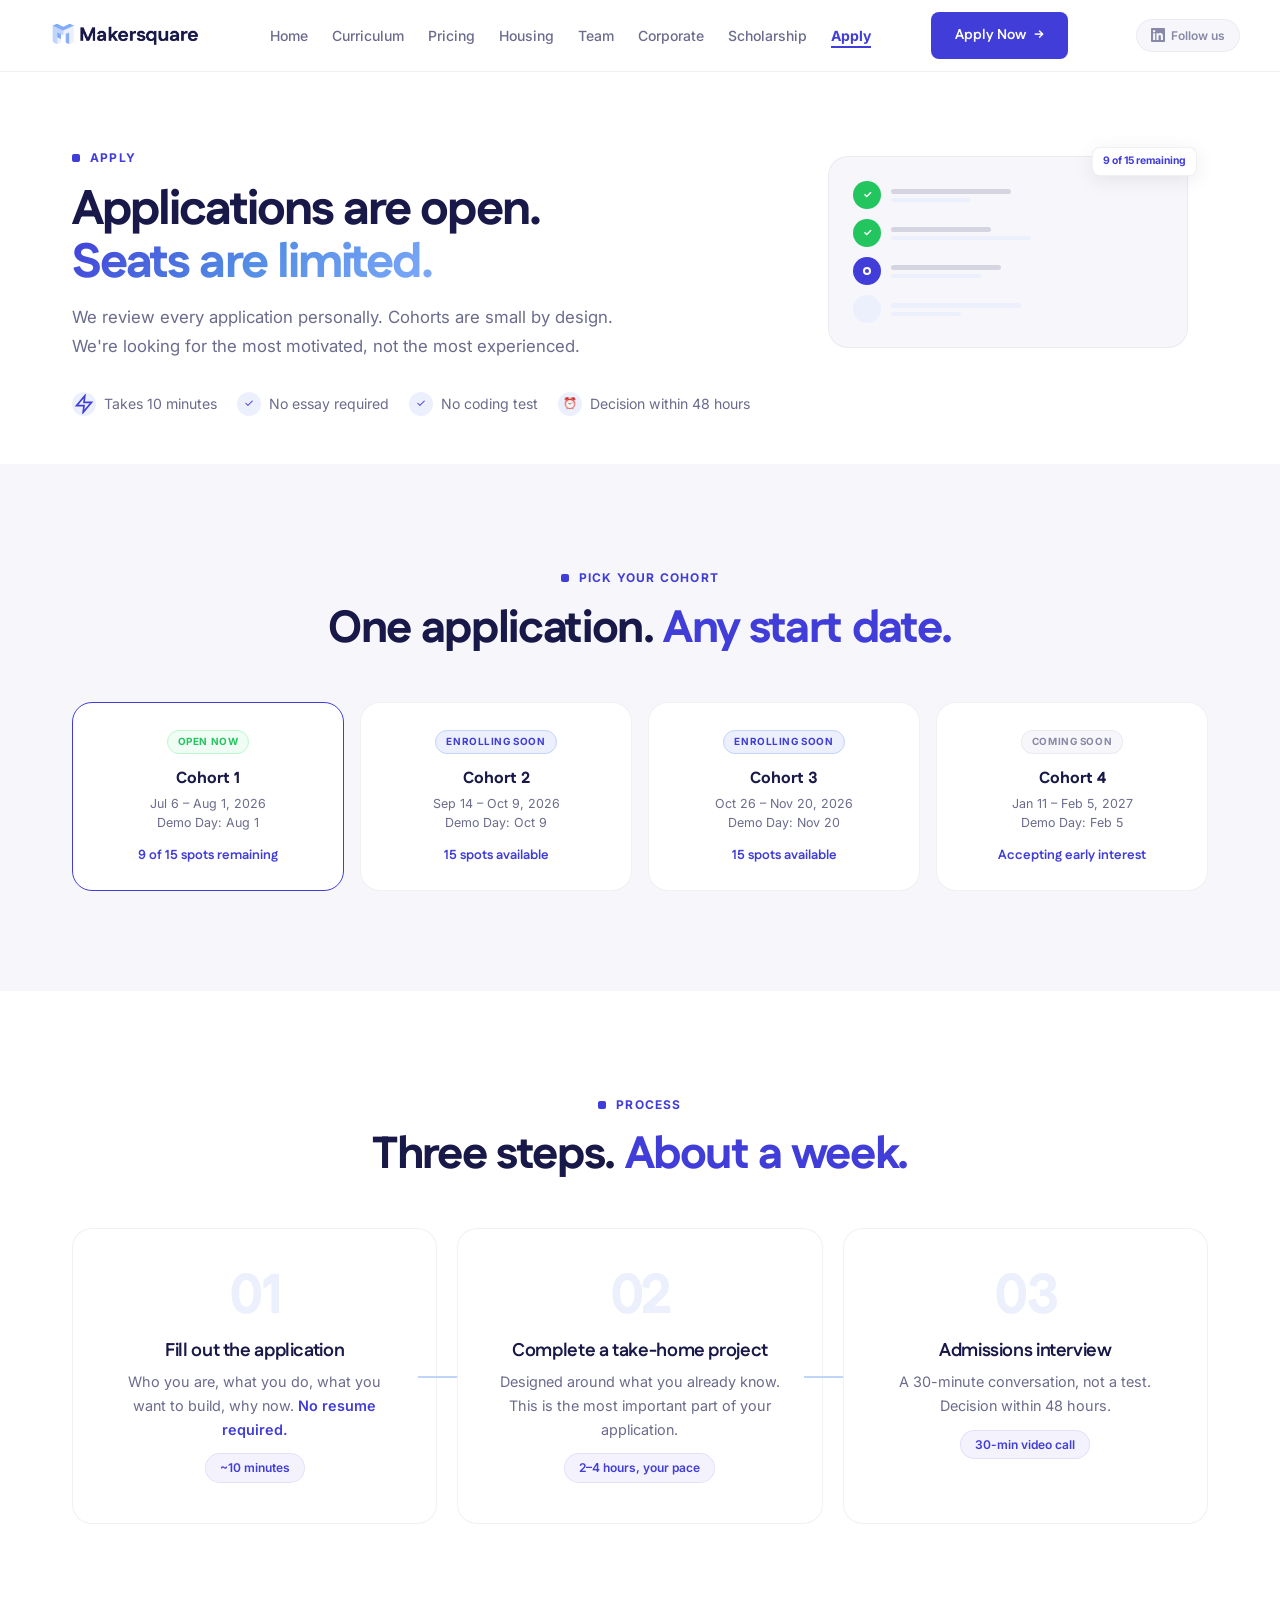
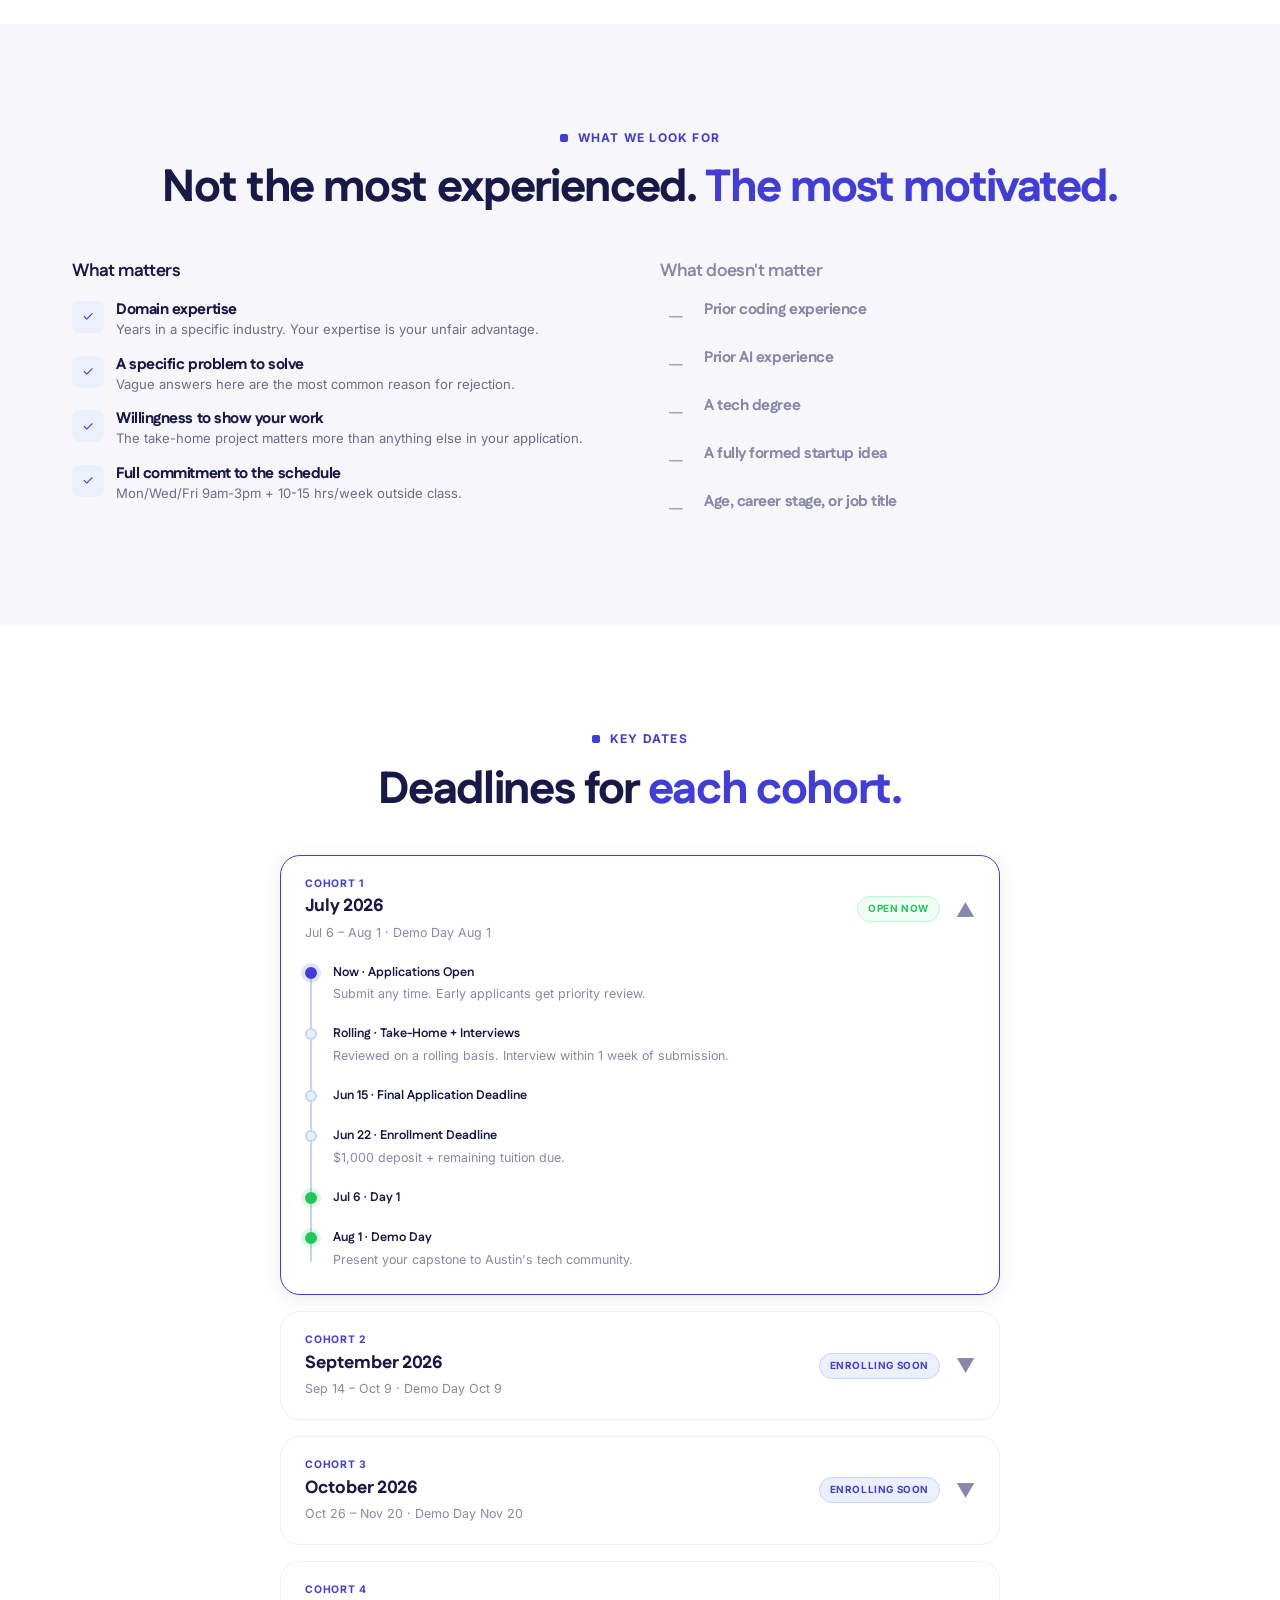
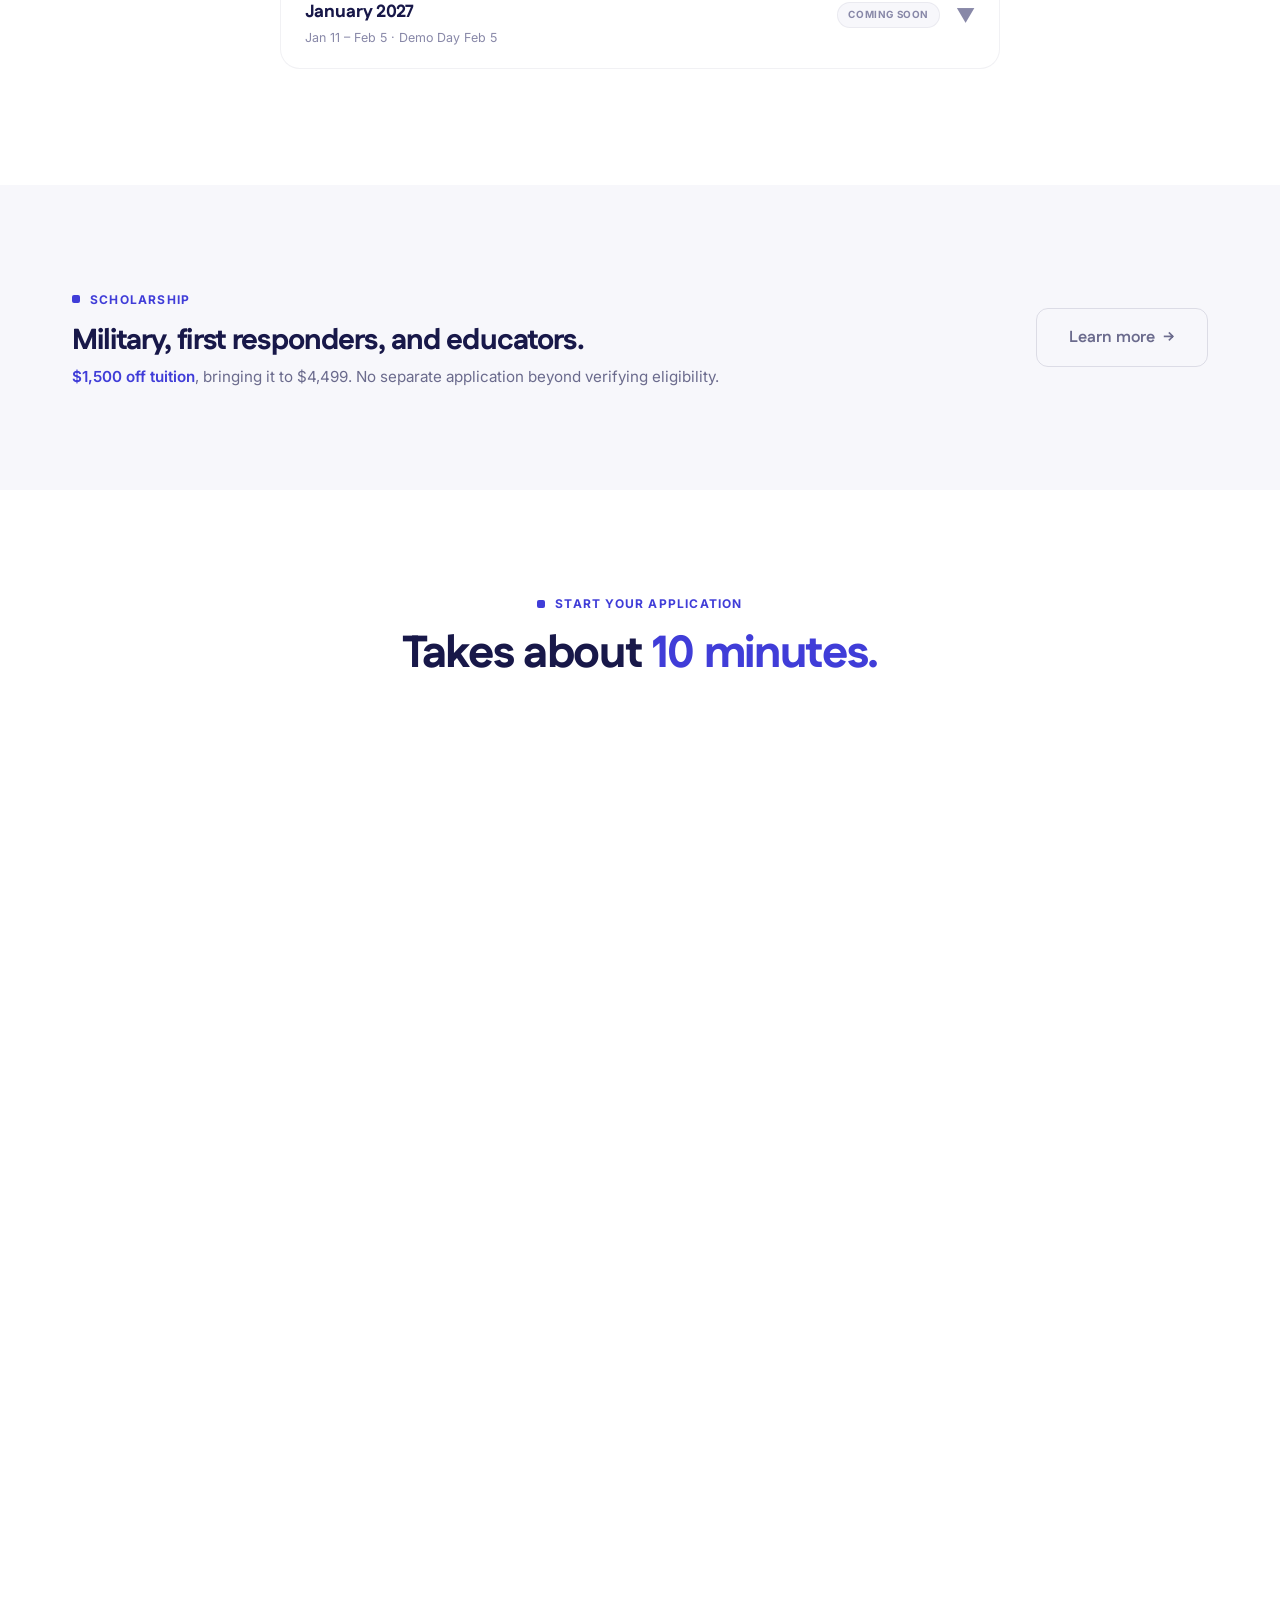
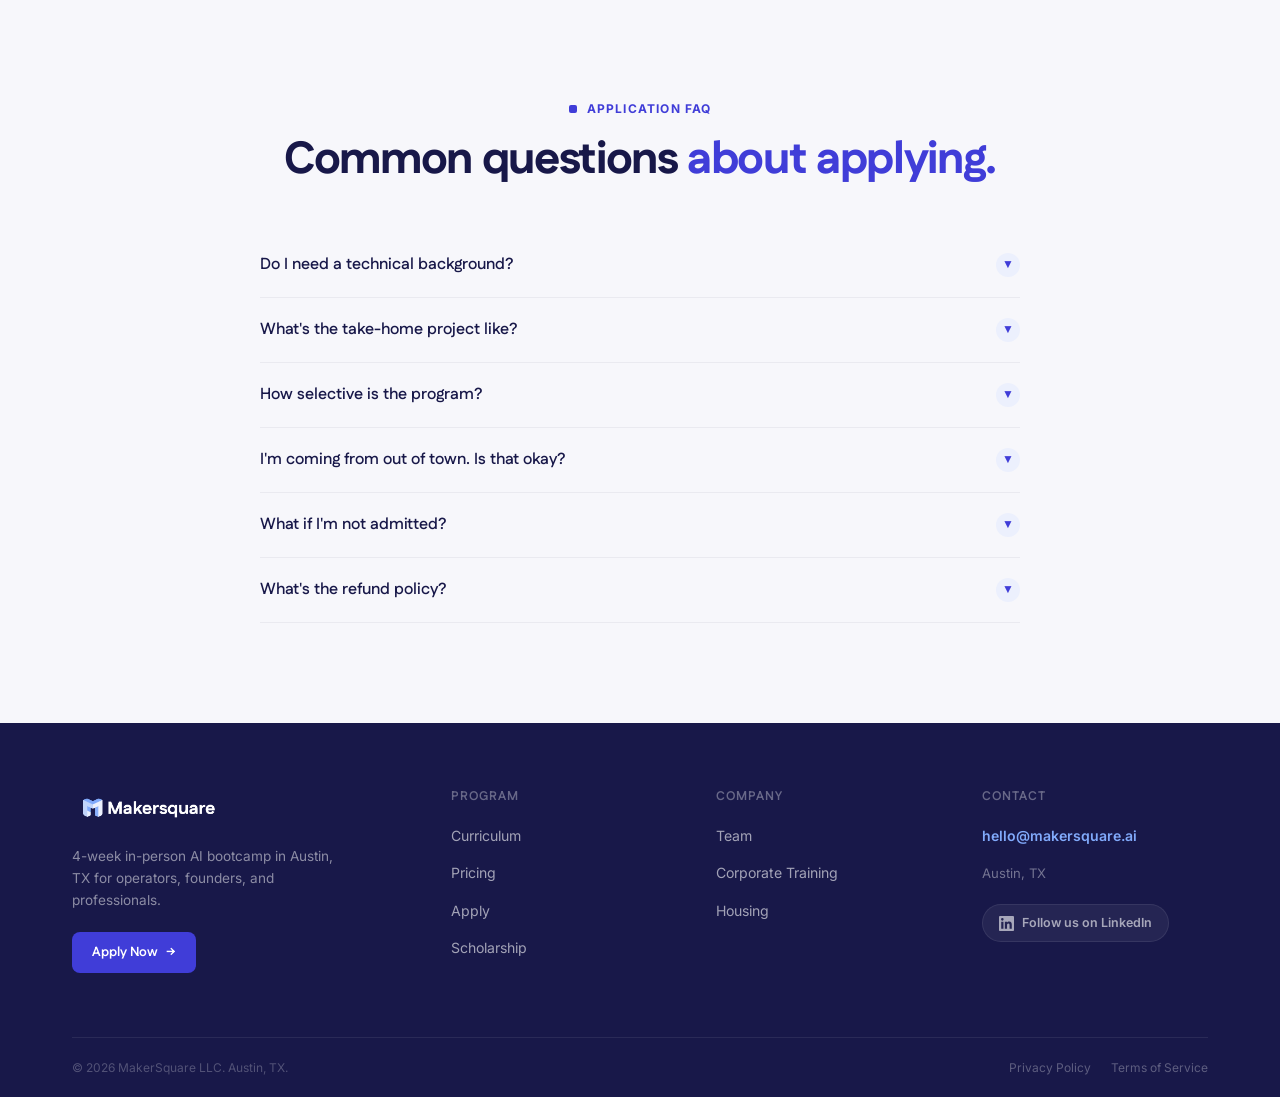
==== commit 4a687b17: "Add Home to nav, highlight active page on all 10 pages Each page now shows its nav link as active (d" ====
--- a/apply.html
+++ b/apply.html
@@ -92,13 +92,14 @@
   <div class="nav-inner">
     <a href="index.html" class="nav-logo"><img src="logo-light.png" alt="MakerSquare"></a>
     <ul class="nav-links">
+      <li><a href="index.html">Home</a></li>
       <li><a href="curriculum.html">Curriculum</a></li>
       <li><a href="pricing.html">Pricing</a></li>
       <li><a href="housing.html">Housing</a></li>
       <li><a href="team.html">Team</a></li>
       <li><a href="corporate.html">Corporate</a></li>
       <li><a href="scholarship.html">Scholarship</a></li>
-      <li><a href="apply.html" class="nav-apply">Apply</a></li>
+      <li><a href="apply.html" class="nav-apply active">Apply</a></li>
     </ul>
     <a href="#form" class="btn btn-primary btn-arrow">Apply Now </a>
     <div class="nav-social"><a href="https://www.linkedin.com/company/makersquare-ai" target="_blank" rel="noopener" aria-label="LinkedIn"><svg xmlns="http://www.w3.org/2000/svg" viewBox="0 0 24 24"><path d="M20.447 20.452h-3.554v-5.569c0-1.328-.027-3.037-1.852-3.037-1.853 0-2.136 1.445-2.136 2.939v5.667H9.351V9h3.414v1.561h.046c.477-.9 1.637-1.85 3.37-1.85 3.601 0 4.267 2.37 4.267 5.455v6.286zM5.337 7.433a2.062 2.062 0 01-2.063-2.065 2.064 2.064 0 112.063 2.065zm1.782 13.019H3.555V9h3.564v11.452zM22.225 0H1.771C.792 0 0 .774 0 1.729v20.542C0 23.227.792 24 1.771 24h20.451C23.2 24 24 23.227 24 22.271V1.729C24 .774 23.2 0 22.222 0h.003z"/></svg>Follow us</a></div>
@@ -107,6 +108,7 @@
 </nav>
 <div class="mobile-menu">
   <ul class="mobile-menu-links">
+    <li><a href="index.html">Home</a></li>
     <li><a href="curriculum.html">Curriculum</a></li>
     <li><a href="pricing.html">Pricing</a></li>
     <li><a href="housing.html">Housing</a></li>
--- a/css/style.css
+++ b/css/style.css
@@ -94,10 +94,12 @@
 .nav-logo { display: flex; align-items: center; }
 .nav-logo img { height: 44px; width: auto; }
 .nav-links { display: flex; gap: var(--s6); list-style: none; align-items: center; }
-.nav-links a { font-size: 0.875rem; color: var(--text-secondary); font-weight: 500; transition: color 0.2s; }
+.nav-links a { font-size: 0.875rem; color: var(--text-secondary); font-weight: 500; transition: color 0.2s; padding-bottom: 2px; border-bottom: 2px solid transparent; }
 .nav-links a:hover { color: var(--navy); }
+.nav-links a.active { color: var(--navy); font-weight: 600; border-bottom-color: var(--indigo); }
 .nav-links a.nav-apply { color: var(--indigo); font-weight: 700; }
 .nav-links a.nav-apply:hover { color: var(--indigo-hover); }
+.nav-links a.nav-apply.active { border-bottom-color: var(--indigo); }
 
 .btn { display: inline-flex; align-items: center; gap: 8px; padding: 12px 24px; border-radius: var(--r-sm); font-family: var(--font-display); font-size: 0.875rem; font-weight: 700; transition: all 0.25s ease; }
 .btn-primary { background: var(--indigo); color: var(--white); }
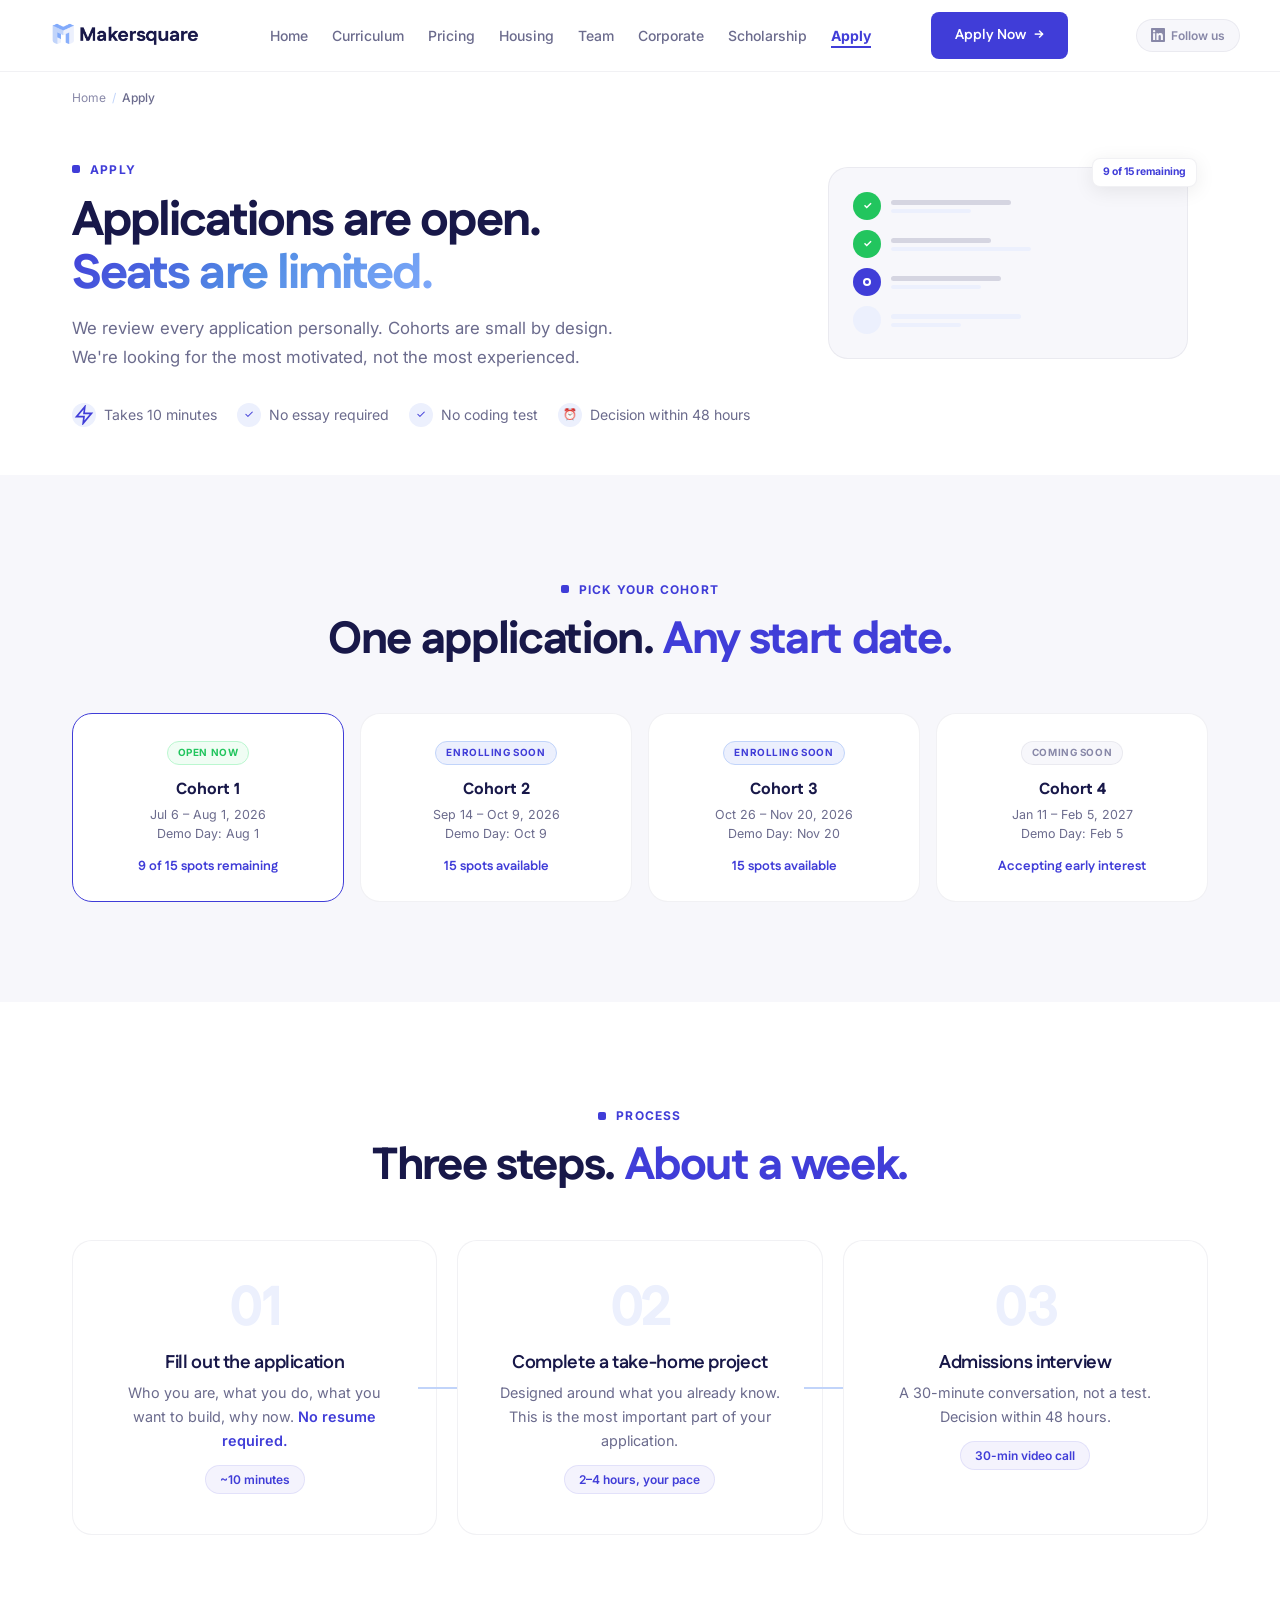
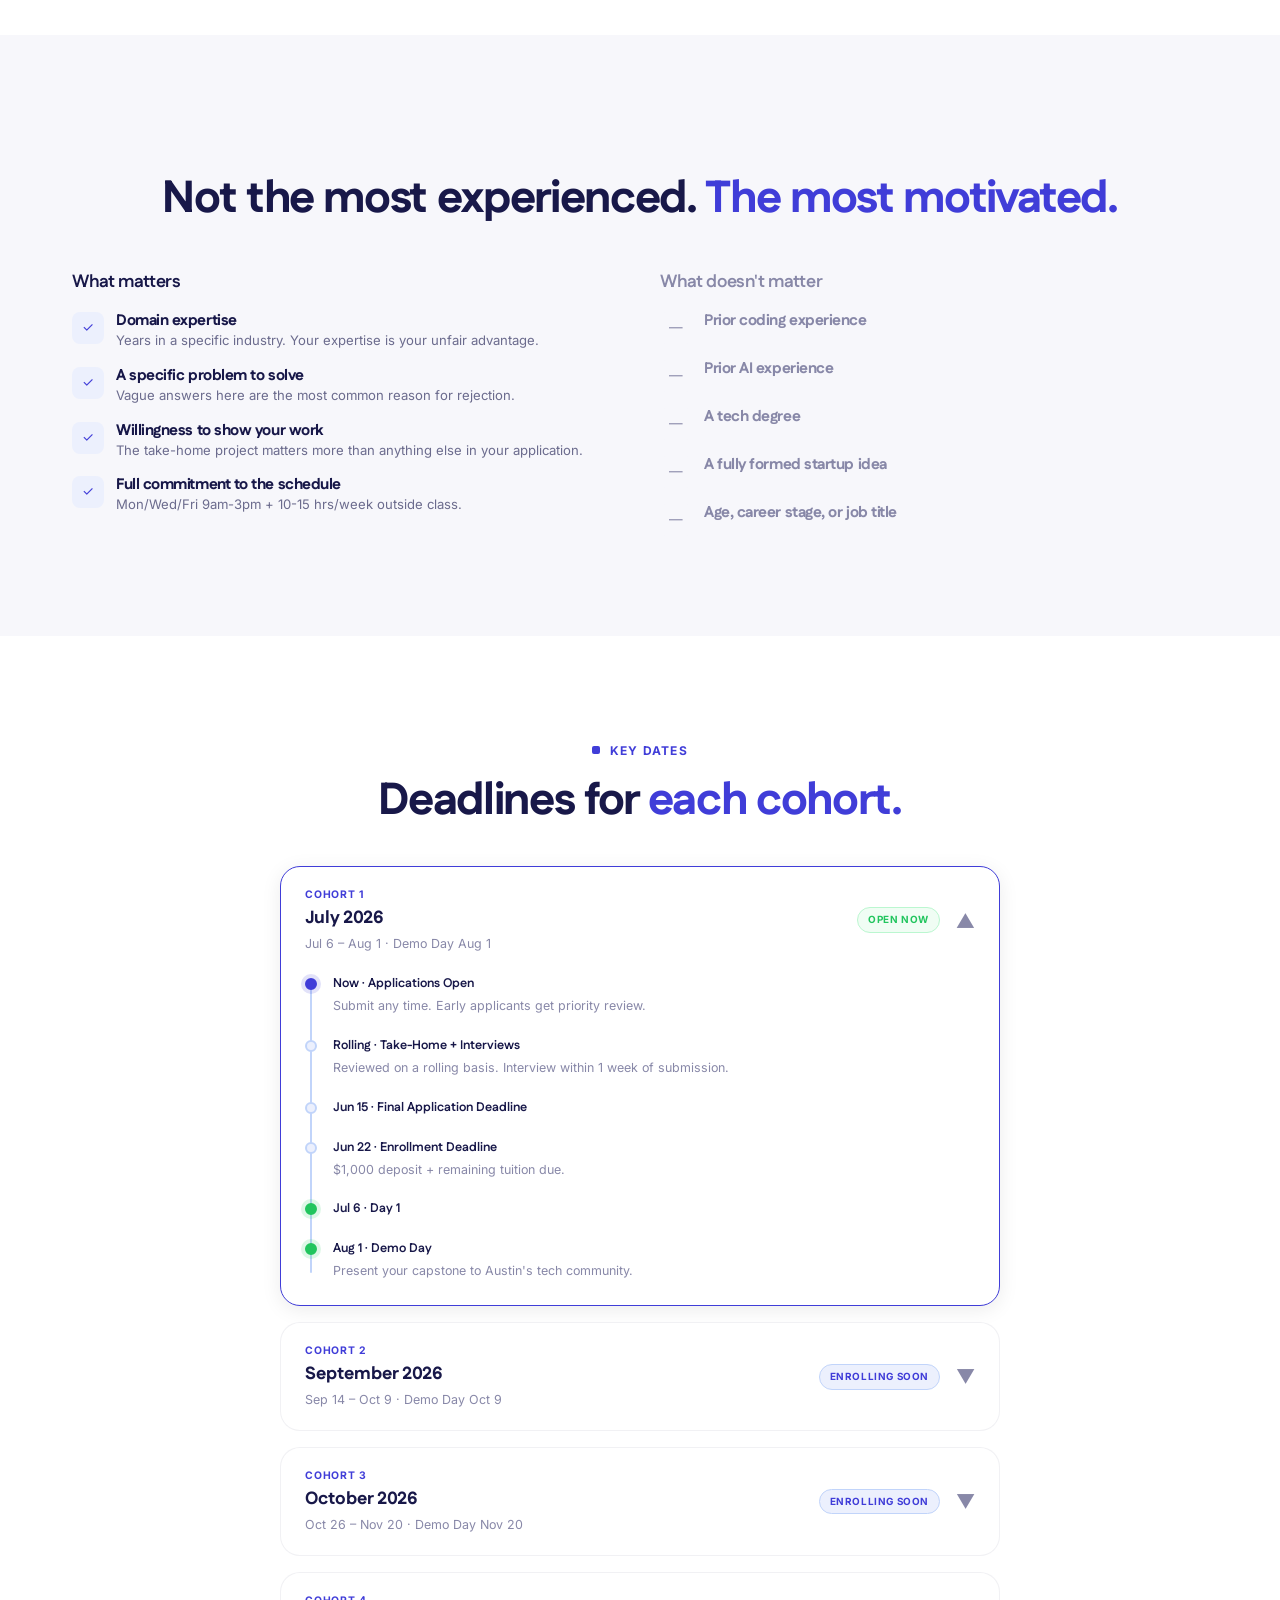
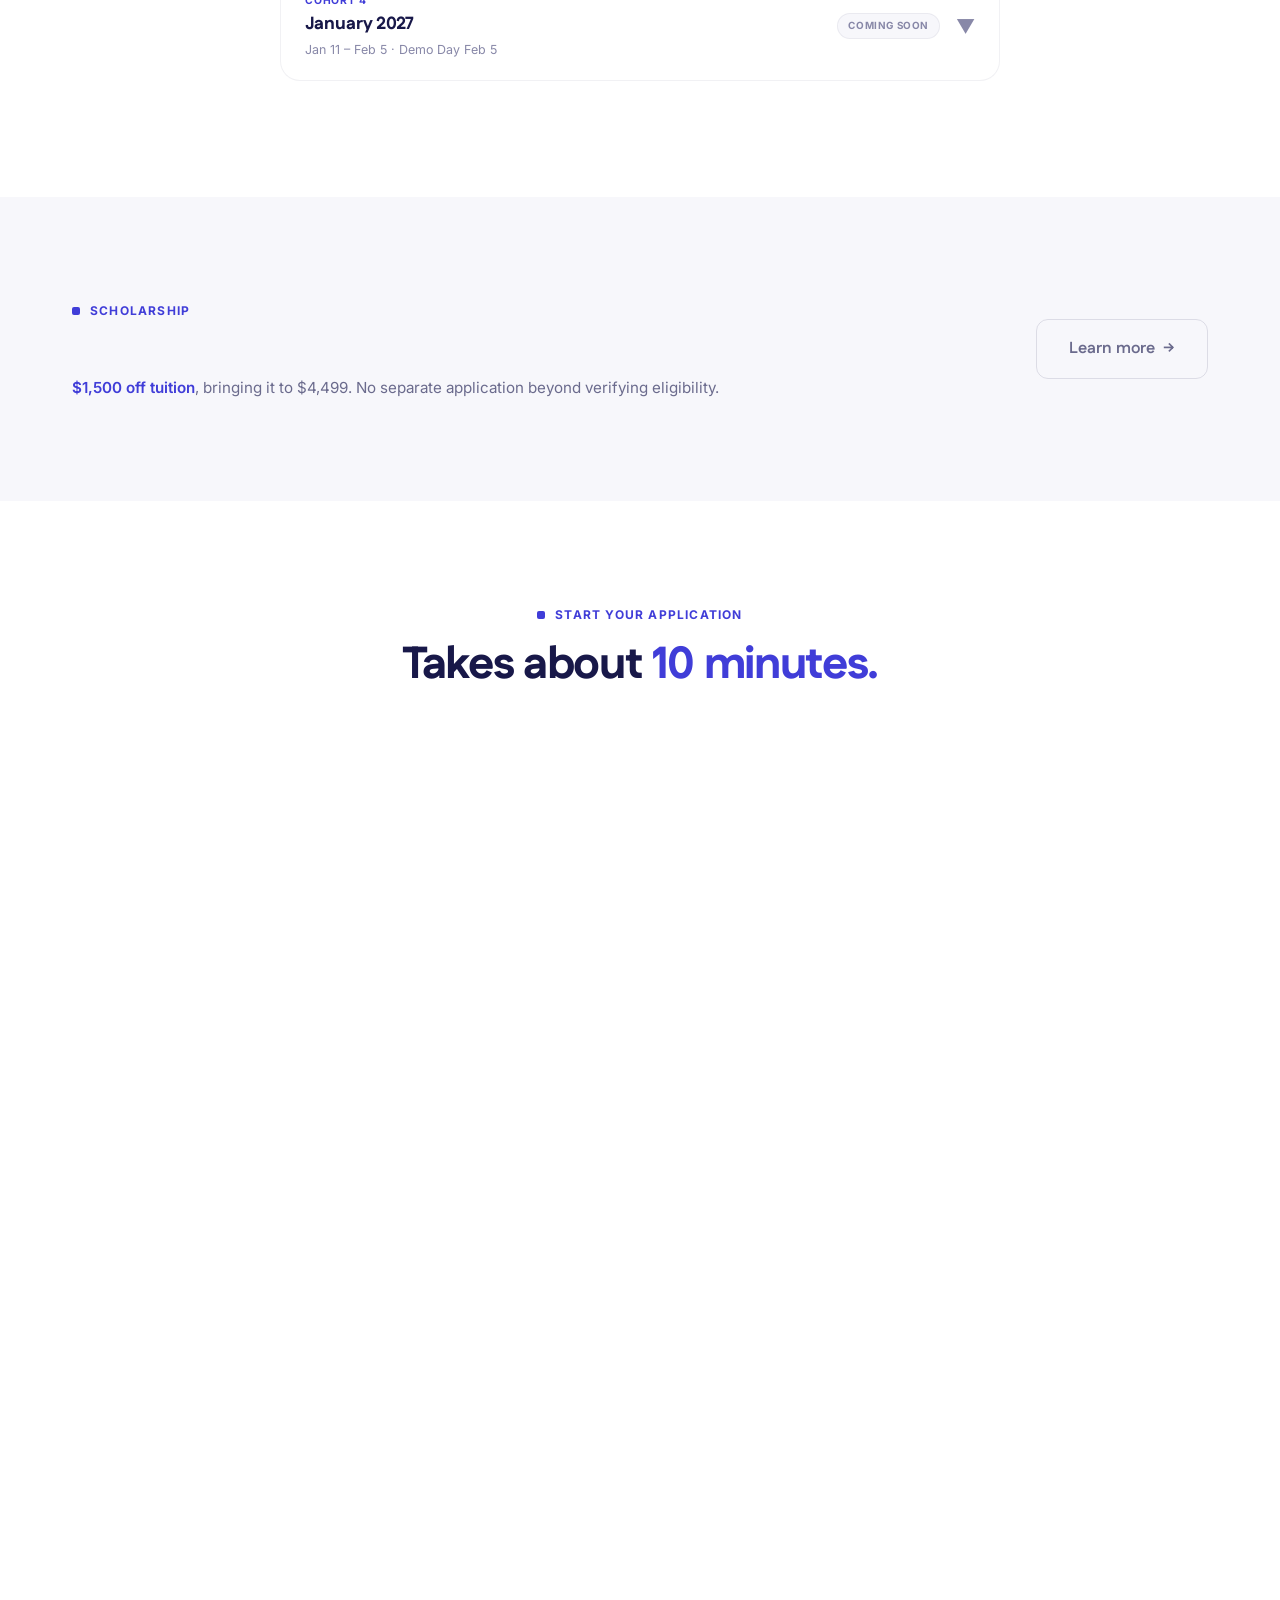
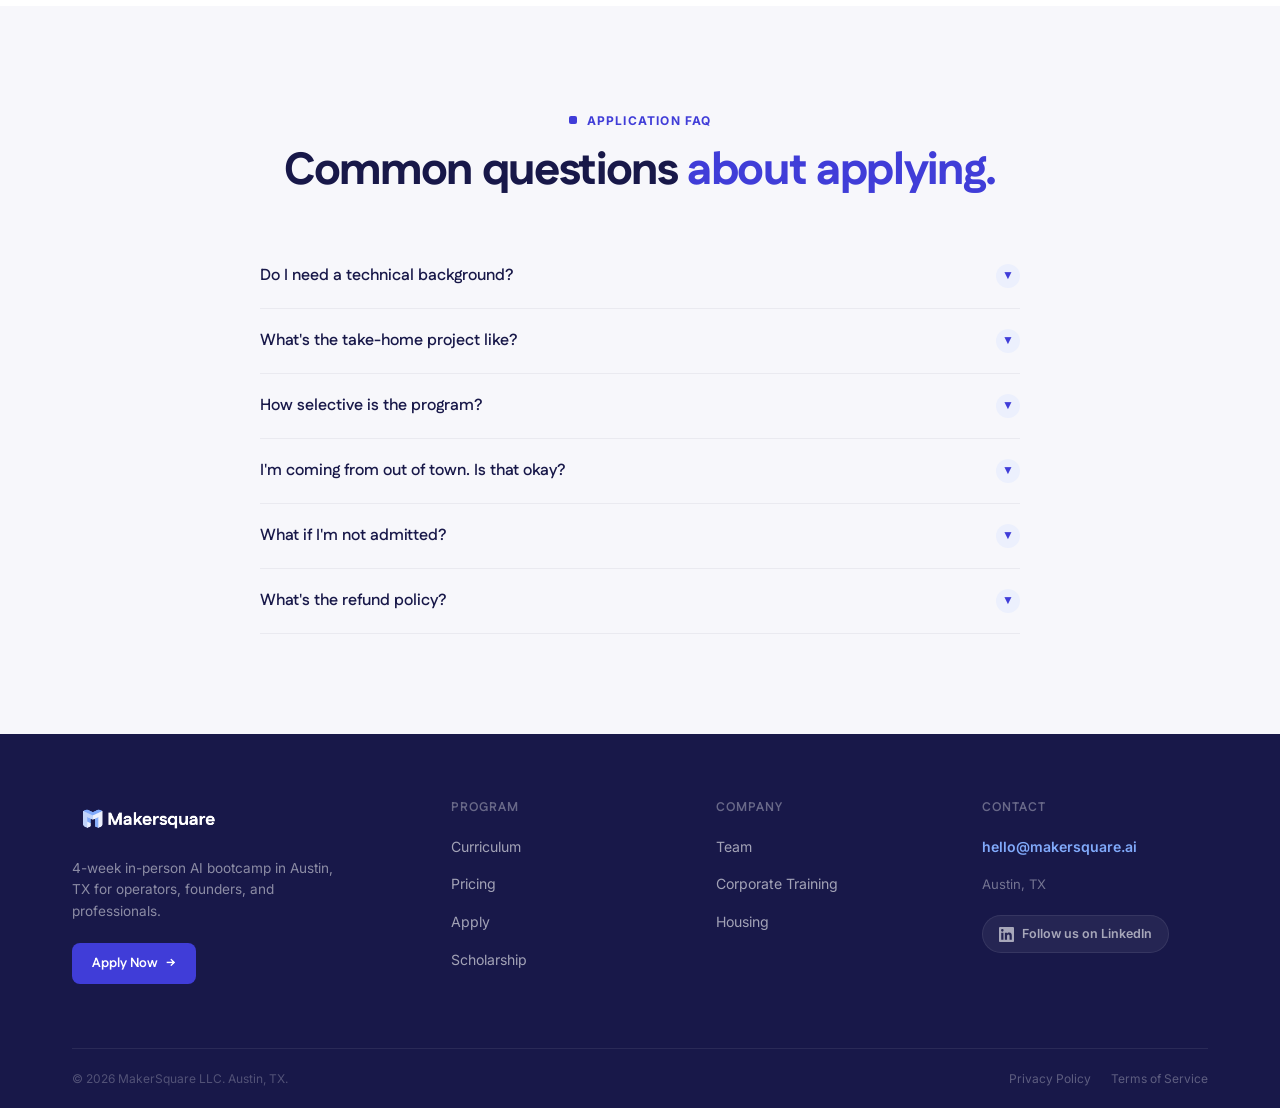
==== commit 61de3657: "Technical SEO pass: breadcrumbs, lazy loading, fonts, minification 1. BREADCRUMBS: Added to all 9 in" ====
--- a/apply.html
+++ b/apply.html
@@ -6,6 +6,7 @@
 <title>Apply to MakerSquare — AI Bootcamp Austin TX | July 2026</title>
 <meta name="description" content="Apply to MakerSquare's 4-week AI bootcamp in Austin, TX. 15 seats per cohort. No coding test. Decision within 48 hours. Starts July 2026.">
 <meta name="robots" content="index, follow">
+<link rel="icon" type="image/svg+xml" href="favicon.svg">
 <link rel="canonical" href="https://www.makersquare.ai/apply.html">
 <meta property="og:type" content="website">
 <meta property="og:url" content="https://www.makersquare.ai/apply.html">
@@ -13,8 +14,10 @@
 <meta property="og:description" content="Apply to the 4-week in-person AI bootcamp in Austin. 15 seats per cohort. No coding test. Starts July 2026.">
 <meta property="og:image" content="https://www.makersquare.ai/og-image.jpg">
 <meta name="twitter:card" content="summary_large_image">
+<link rel="preconnect" href="https://fonts.googleapis.com">
+<link rel="preconnect" href="https://fonts.gstatic.com" crossorigin>
 <link href="https://fonts.googleapis.com/css2?family=Fustat:wght@400;500;600;700;800&family=Inter:wght@300;400;500;600;700;800&display=swap" rel="stylesheet">
-<link rel="stylesheet" href="css/style.css">
+<link rel="stylesheet" href="css/style.min.css">
 <style>
 /* ── Apply-specific ── */
 .apply-quick { display: flex; gap: var(--s5); margin-top: var(--s6); flex-wrap: wrap; }
@@ -84,6 +87,24 @@
   .apply-quick { flex-direction: column; gap: var(--s3); }
 }
 </style>
+<script type="application/ld+json">
+{
+  "@context": "https://schema.org",
+  "@type": "Course",
+  "name": "MakerSquare AI Bootcamp",
+  "provider": {"@type": "EducationalOrganization", "name": "MakerSquare", "url": "https://www.makersquare.ai/"},
+  "url": "https://www.makersquare.ai/apply.html",
+  "hasCourseInstance": [
+    {"@type": "CourseInstance", "name": "Cohort 1", "courseMode": "onsite", "startDate": "2026-07-06", "endDate": "2026-08-01", "offers": {"@type": "Offer", "price": "5999", "priceCurrency": "USD", "availability": "https://schema.org/InStock"}},
+    {"@type": "CourseInstance", "name": "Cohort 2", "courseMode": "onsite", "startDate": "2026-09-14", "endDate": "2026-10-09", "offers": {"@type": "Offer", "price": "5999", "priceCurrency": "USD", "availability": "https://schema.org/PreOrder"}},
+    {"@type": "CourseInstance", "name": "Cohort 3", "courseMode": "onsite", "startDate": "2026-10-26", "endDate": "2026-11-20", "offers": {"@type": "Offer", "price": "5999", "priceCurrency": "USD", "availability": "https://schema.org/PreOrder"}},
+    {"@type": "CourseInstance", "name": "Cohort 4", "courseMode": "onsite", "startDate": "2027-01-11", "endDate": "2027-02-05", "offers": {"@type": "Offer", "price": "5999", "priceCurrency": "USD", "availability": "https://schema.org/PreOrder"}}
+  ]
+}
+</script>
+<script type="application/ld+json">
+{"@context":"https://schema.org","@type":"BreadcrumbList","itemListElement":[{"@type":"ListItem","position":1,"name":"Home","item":"https://www.makersquare.ai/"},{"@type":"ListItem","position":2,"name":"Apply","item":"https://www.makersquare.ai/apply"}]}
+</script>
 </head>
 <body>
 
@@ -120,9 +141,16 @@
   <a href="#form" class="btn btn-primary btn-block btn-lg" style="margin-top:24px;">Apply Now</a>
 </div>
 
+<nav class="breadcrumbs" aria-label="Breadcrumb">
+  <ol>
+    <li><a href="index.html">Home</a></li>
+    <li class="sep">/</li>
+    <li class="current">Apply</li>
+  </ol>
+</nav>
 
 <!-- HERO -->
-<section class="section" style="padding-top:calc(var(--nav-height) + var(--s10));padding-bottom:var(--s9);">
+<section class="section" style="padding-top:var(--s8);padding-bottom:var(--s9);">
   <div class="container">
     <div class="page-hero-grid">
       <div>
@@ -456,7 +484,7 @@
   </div>
 </footer>
 
-<script src="js/main.js"></script>
+<script src="js/main.min.js"></script>
 <script type="text/javascript" src="https://forms.zoho.com/js/zf_gclid.js"> </script>
 <script>window.$zoho=window.$zoho || {};$zoho.salesiq=$zoho.salesiq||{ready:function(){}}</script><script id="zsiqscript" src="https://salesiq.zohopublic.com/widget?wc=siq885ea214ffc25f4f452068cc9bc1cec4353b0ff61817b77233444928d383fe96" defer></script>
 </body>
--- a/css/style.min.css
+++ b/css/style.min.css
@@ -0,0 +1 @@
+*,*::before,*::after{box-sizing:border-box;margin:0;padding:0;}:root{--indigo:#403DD8;--indigo-hover:#3532B8;--navy:#181849;--sky:#81AAFB;--azure:#538EE5;--ice:#C1D4FA;--cloud:#ECF0FD;--light-bg:#f7f7fb;--card-bg:#f5f5fa;--white:#FFFFFF;--text:#1a1a2e;--text-secondary:#6b6b8d;--text-muted:#8888a8;--green:#22C55E;--green-bg:#F0FDF4;--green-border:#BBF7D0;--amber:#F59E0B;--shadow-sm:0 2px 12px rgba(0,0,0,0.04);--shadow-md:0 4px 20px rgba(0,0,0,0.08);--shadow-lg:0 12px 40px rgba(0,0,0,0.1);--shadow-indigo:0 8px 30px rgba(64,61,216,0.18);--s1:4px;--s2:8px;--s3:12px;--s4:16px;--s5:20px;--s6:24px;--s7:32px;--s8:40px;--s9:48px;--s10:64px;--s11:80px;--s12:96px;--section-pad:100px;--r-sm:8px;--r-md:12px;--r-lg:16px;--r-xl:20px;--r-2xl:24px;--r-full:100px;--font:'Inter',-apple-system,BlinkMacSystemFont,sans-serif;--font-display:'Fustat',-apple-system,BlinkMacSystemFont,sans-serif;--max-width:1200px;--nav-height:72px;}html{scroll-behavior:smooth;-webkit-font-smoothing:antialiased;-moz-osx-font-smoothing:grayscale;}body{font-family:var(--font);font-size:16px;line-height:1.6;color:var(--text);background:var(--white);overflow-x:hidden;}img{max-width:100%;height:auto;display:block;}a{color:inherit;text-decoration:none;}button{font-family:inherit;cursor:pointer;border:none;background:none;}.container{max-width:var(--max-width);margin:0 auto;padding:0 var(--s7);}.breadcrumbs{padding:calc(var(--nav-height) + var(--s4)) var(--s7) 0;max-width:var(--max-width);margin:0 auto;}.breadcrumbs ol{list-style:none;display:flex;align-items:center;gap:6px;font-size:0.75rem;}.breadcrumbs a{color:var(--text-muted);transition:color 0.2s;}.breadcrumbs a:hover{color:var(--indigo);}.breadcrumbs .sep{color:var(--ice);}.breadcrumbs .current{color:var(--text-secondary);font-weight:500;}h1,h2,h3,h4{font-family:var(--font-display);font-weight:800;color:var(--navy);letter-spacing:-0.03em;line-height:1.12;}h1{font-size:clamp(2.4rem,5vw,3.8rem);letter-spacing:-0.04em;}h2{font-size:clamp(1.8rem,3.5vw,2.8rem);}h3{font-size:1.15rem;font-weight:700;letter-spacing:-0.02em;}.text-accent{color:var(--indigo);}.text-muted{color:var(--text-secondary);}.text-gradient{background:linear-gradient(135deg,var(--indigo) 0%,var(--azure) 50%,var(--sky) 100%);-webkit-background-clip:text;-webkit-text-fill-color:transparent;background-clip:text;}.hi{color:var(--navy);font-weight:700;position:relative;}.hi::after{content:'';position:absolute;left:-2px;right:-2px;bottom:0;height:35%;background:rgba(64,61,216,0.1);border-radius:2px;z-index:-1;}.bl{color:var(--indigo);font-weight:600;}.section{padding:var(--section-pad) 0;position:relative;}.section--alt{background:var(--light-bg);}.section--dark{background:var(--navy);color:var(--white);}.section--dark h2,.section--dark h3{color:var(--white);}.section-label{display:inline-flex;align-items:center;gap:10px;font-size:0.75rem;font-weight:700;letter-spacing:0.1em;text-transform:uppercase;color:var(--indigo);margin-bottom:var(--s4);}.section-label::before{content:'';width:8px;height:8px;background:var(--indigo);border-radius:2px;}.section--dark .section-label{color:var(--sky);}.section--dark .section-label::before{background:var(--sky);}.section-sub{font-size:1.05rem;color:var(--text-secondary);max-width:560px;line-height:1.7;margin-top:var(--s3);}.nav{position:fixed;top:0;left:0;right:0;z-index:1000;height:var(--nav-height);display:flex;align-items:center;padding:0 var(--s7);background:rgba(255,255,255,0.88);backdrop-filter:blur(20px);-webkit-backdrop-filter:blur(20px);border-bottom:1px solid rgba(24,24,73,0.06);transition:box-shadow 0.3s ease;}.nav.scrolled{box-shadow:var(--shadow-sm);}.nav-inner{display:flex;align-items:center;justify-content:space-between;width:100%;max-width:var(--max-width);margin:0 auto;}.nav-logo{display:flex;align-items:center;}.nav-logo img{height:44px;width:auto;}.nav-links{display:flex;gap:var(--s6);list-style:none;align-items:center;}.nav-links a{font-size:0.875rem;color:var(--text-secondary);font-weight:500;transition:color 0.2s;padding-bottom:2px;border-bottom:2px solid transparent;}.nav-links a:hover{color:var(--navy);}.nav-links a.active{color:var(--navy);font-weight:600;border-bottom-color:var(--indigo);}.nav-links a.nav-apply{color:var(--indigo);font-weight:700;}.nav-links a.nav-apply:hover{color:var(--indigo-hover);}.nav-links a.nav-apply.active{border-bottom-color:var(--indigo);}.btn{display:inline-flex;align-items:center;gap:8px;padding:12px 24px;border-radius:var(--r-sm);font-family:var(--font-display);font-size:0.875rem;font-weight:700;transition:all 0.25s ease;}.btn-primary{background:var(--indigo);color:var(--white);}.btn-primary:hover{background:var(--indigo-hover);box-shadow:var(--shadow-indigo);transform:translateY(-1px);}.btn-ghost{color:var(--text-secondary);border:1.5px solid rgba(24,24,73,0.12);background:transparent;}.btn-ghost:hover{color:var(--navy);border-color:var(--indigo);background:var(--cloud);}.btn-lg{padding:16px 32px;font-size:1rem;border-radius:var(--r-md);}.btn-block{display:block;width:100%;text-align:center;}.btn-arrow::after{content:'\2192';transition:transform 0.2s ease;}.btn-arrow:hover::after{transform:translateX(3px);}.nav-social{display:flex;align-items:center;margin-left:var(--s2);}.nav-social a{display:flex;align-items:center;gap:6px;padding:6px 14px;border-radius:var(--r-full);font-size:0.75rem;font-weight:600;color:var(--text-muted);background:var(--light-bg);border:1px solid rgba(24,24,73,0.06);transition:all 0.2s;}.nav-social a:hover{color:var(--indigo);background:var(--cloud);border-color:var(--ice);}.nav-social svg{width:14px;height:14px;fill:currentColor;flex-shrink:0;}.footer-social{display:flex;align-items:center;gap:var(--s3);margin-top:var(--s5);}.footer-social a{display:flex;align-items:center;gap:8px;padding:8px 16px;border-radius:var(--r-full);font-size:0.78rem;font-weight:600;color:rgba(255,255,255,0.6);background:rgba(255,255,255,0.06);border:1px solid rgba(255,255,255,0.08);transition:all 0.2s;}.footer-social a:hover{background:rgba(255,255,255,0.12);color:var(--white);border-color:rgba(255,255,255,0.15);}.footer-social svg{width:15px;height:15px;fill:currentColor;flex-shrink:0;}.nav-hamburger{display:none;flex-direction:column;gap:5px;padding:6px;}.nav-hamburger span{display:block;width:22px;height:2px;background:var(--navy);border-radius:2px;transition:transform 0.25s,opacity 0.25s;}.mobile-menu{display:none;position:fixed;top:var(--nav-height);left:0;right:0;bottom:0;background:var(--white);z-index:999;padding:var(--s6);overflow-y:auto;}.mobile-menu.open{display:block;}.mobile-menu-links{list-style:none;}.mobile-menu-links li{border-bottom:1px solid rgba(24,24,73,0.06);}.mobile-menu-links a{display:block;padding:var(--s4) 0;font-size:1.05rem;font-weight:500;color:var(--text);}.hero{min-height:100vh;padding:calc(var(--nav-height) + var(--s12)) 0 var(--s12);display:flex;align-items:center;position:relative;overflow:hidden;}.hero-glow{position:absolute;width:700px;height:700px;border-radius:50%;background:radial-gradient(circle,rgba(64,61,216,0.08) 0%,transparent 70%);top:15%;right:-10%;pointer-events:none;}.hero-glow-2{position:absolute;width:500px;height:500px;border-radius:50%;background:radial-gradient(circle,rgba(193,212,250,0.35) 0%,transparent 70%);bottom:-10%;left:-5%;pointer-events:none;}.hero-dots{position:absolute;inset:0;background-image:radial-gradient(rgba(24,24,73,0.06) 1px,transparent 1px);background-size:32px 32px;mask-image:radial-gradient(ellipse 70% 70% at 50% 40%,black 0%,transparent 70%);-webkit-mask-image:radial-gradient(ellipse 70% 70% at 50% 40%,black 0%,transparent 70%);pointer-events:none;}.hero .container{display:grid;grid-template-columns:1fr 460px;gap:var(--s8);align-items:center;position:relative;z-index:1;}.hero-badge{display:inline-flex;align-items:center;gap:10px;background:var(--cloud);border:1px solid var(--ice);border-radius:var(--r-full);padding:8px 18px;font-size:0.78rem;font-weight:600;color:var(--indigo);margin-bottom:var(--s7);}.hero-badge-dot{width:7px;height:7px;border-radius:50%;background:var(--green);box-shadow:0 0 8px rgba(34,197,94,0.5);animation:pulse-dot 2s ease-in-out infinite;}@keyframes pulse-dot{0%,100%{box-shadow:0 0 8px rgba(34,197,94,0.5);}50%{box-shadow:0 0 16px rgba(34,197,94,0.7);}}.hero-sub{font-size:1.1rem;color:var(--text-secondary);max-width:520px;line-height:1.75;margin-bottom:var(--s7);}.hero-actions{display:flex;gap:var(--s3);align-items:center;flex-wrap:wrap;margin-bottom:var(--s6);}.hero-urgency{font-size:0.82rem;color:var(--text-muted);font-weight:500;}.hero-visual{position:relative;padding:var(--s6);}.hero-visual .ui-mockup{transform:perspective(800px) rotateY(-4deg) rotateX(2deg);transition:transform 0.5s ease;}.hero-visual:hover .ui-mockup{transform:perspective(800px) rotateY(-1deg) rotateX(0.5deg);}.hero-visual .floating-card{position:absolute;background:var(--white);border:1px solid rgba(24,24,73,0.08);border-radius:var(--r-md);padding:12px 16px;box-shadow:var(--shadow-md);font-size:0.78rem;z-index:2;}.hero-visual .floating-card--1{top:8%;right:-8%;animation:float-1 4s ease-in-out infinite;}.hero-visual .floating-card--2{bottom:38%;left:-5%;animation:float-2 5s ease-in-out infinite;}.hero-visual .floating-card--3{top:45%;right:-8%;animation:float-3 4.5s ease-in-out infinite;}@keyframes float-1{0%,100%{transform:translateY(0);}50%{transform:translateY(-10px);}}@keyframes float-2{0%,100%{transform:translateY(0);}50%{transform:translateY(-8px);}}@keyframes float-3{0%,100%{transform:translateY(0);}50%{transform:translateY(-12px);}}.hero-stat-pills{display:flex;gap:var(--s3);margin-top:var(--s6);position:relative;z-index:3;}.hero-stat-pill{flex:1;background:var(--white);border:1px solid rgba(24,24,73,0.08);border-radius:var(--r-md);padding:var(--s5) var(--s4);text-align:center;display:flex;flex-direction:column;align-items:center;justify-content:center;box-shadow:var(--shadow-sm);}.hero-stat-pill-num{font-family:var(--font-display);font-size:1.15rem;font-weight:800;color:var(--navy);letter-spacing:-0.02em;line-height:1.2;}.hero-stat-pill-label{font-size:0.75rem;color:var(--text-muted);font-weight:500;margin-top:2px;}.ui-mockup{background:var(--white);border-radius:var(--r-lg);box-shadow:var(--shadow-lg);overflow:hidden;border:1px solid rgba(24,24,73,0.08);}.ui-mockup-bar{display:flex;align-items:center;gap:6px;padding:10px 14px;background:var(--light-bg);border-bottom:1px solid rgba(24,24,73,0.06);}.ui-mockup-dot{width:8px;height:8px;border-radius:50%;}.ui-mockup-dot:nth-child(1){background:#FF5F57;}.ui-mockup-dot:nth-child(2){background:#FEBC2E;}.ui-mockup-dot:nth-child(3){background:#28C840;}.ui-mockup-url{flex:1;height:20px;background:var(--white);border-radius:4px;margin-left:8px;border:1px solid rgba(24,24,73,0.06);}.ui-mockup-body{padding:20px;}.ui-mockup-line{height:10px;border-radius:5px;background:var(--cloud);margin-bottom:10px;}.ui-mockup-line--short{width:60%;}.ui-mockup-line--med{width:80%;}.ui-mockup-line--long{width:95%;}.ui-mockup-line--accent{background:rgba(64,61,216,0.12);}.ui-mockup-block{height:60px;border-radius:var(--r-sm);background:var(--cloud);margin-bottom:12px;border:1px solid rgba(24,24,73,0.06);}.ui-mockup-row{display:flex;gap:10px;margin-bottom:10px;}.ui-mockup-chip{height:28px;padding:0 14px;border-radius:14px;background:rgba(64,61,216,0.06);border:1px solid rgba(64,61,216,0.1);}.ui-mockup-btn{height:32px;width:100px;border-radius:6px;background:var(--indigo);margin-top:8px;}.ticker{padding:var(--s5) 0;background:var(--light-bg);border-top:1px solid rgba(24,24,73,0.06);border-bottom:1px solid rgba(24,24,73,0.06);overflow:hidden;}.ticker-label{font-size:0.7rem;font-weight:700;color:var(--text-muted);letter-spacing:0.12em;text-transform:uppercase;text-align:center;margin-bottom:var(--s3);}.ticker-track{display:flex;width:max-content;animation:ticker-scroll 30s linear infinite;}.ticker-item{display:inline-flex;align-items:center;gap:10px;padding:0 var(--s7);font-size:0.85rem;font-weight:600;color:var(--text-muted);white-space:nowrap;}.ticker-item::after{content:'';width:4px;height:4px;border-radius:50%;background:var(--indigo);opacity:0.4;}@keyframes ticker-scroll{0%{transform:translateX(0);}100%{transform:translateX(-50%);}}.stats-strip{display:grid;grid-template-columns:repeat(4,1fr);gap:var(--s5);padding:var(--s10) 0;}.stats-strip-card{text-align:center;padding:var(--s6);}.stats-strip-num{font-family:var(--font-display);font-size:clamp(2rem,3.5vw,2.8rem);font-weight:800;color:var(--indigo);letter-spacing:-0.03em;line-height:1;margin-bottom:var(--s2);}.stats-strip-label{font-size:0.82rem;color:var(--text-secondary);line-height:1.4;}.stats-strip-source{font-size:0.68rem;color:var(--text-muted);margin-top:var(--s1);}.reviews-grid{display:grid;grid-template-columns:repeat(4,1fr);gap:var(--s5);margin-top:var(--s9);}.review-card{background:var(--white);border:1px solid rgba(24,24,73,0.06);border-radius:var(--r-xl);padding:var(--s7);display:flex;flex-direction:column;transition:all 0.3s ease;}.review-card:hover{transform:translateY(-3px);box-shadow:var(--shadow-md);border-color:var(--ice);}.review-stars{color:var(--amber);font-size:1rem;letter-spacing:2px;margin-bottom:var(--s3);}.review-card blockquote{font-size:0.925rem;color:var(--text-secondary);line-height:1.7;font-style:normal;flex:1;margin-bottom:var(--s4);}.review-author{font-size:0.85rem;font-weight:600;color:var(--navy);}.review-source{font-size:0.72rem;color:var(--text-muted);margin-top:2px;}.bento-grid{display:grid;grid-template-columns:repeat(2,1fr);gap:var(--s5);margin-top:var(--s9);}.bento-card{background:var(--white);border:1px solid rgba(24,24,73,0.06);border-radius:var(--r-xl);padding:var(--s8);transition:all 0.3s ease;position:relative;overflow:hidden;}.bento-card:hover{transform:translateY(-4px);box-shadow:var(--shadow-md);border-color:var(--ice);}.bento-icon{width:52px;height:52px;border-radius:var(--r-md);background:linear-gradient(135deg,var(--cloud) 0%,rgba(64,61,216,0.08) 100%);border:1px solid var(--ice);display:flex;align-items:center;justify-content:center;color:var(--indigo);margin-bottom:var(--s5);transition:all 0.3s;box-shadow:0 2px 8px rgba(64,61,216,0.06),inset 0 1px 0 rgba(255,255,255,0.8);position:relative;}.bento-icon::after{content:'';position:absolute;inset:0;border-radius:var(--r-md);background:linear-gradient(180deg,rgba(255,255,255,0.4) 0%,transparent 50%);pointer-events:none;}.bento-card:hover .bento-icon{background:linear-gradient(135deg,rgba(64,61,216,0.12) 0%,rgba(64,61,216,0.06) 100%);box-shadow:0 4px 12px rgba(64,61,216,0.12),inset 0 1px 0 rgba(255,255,255,0.6);transform:translateY(-1px);}.bento-card h3{margin-bottom:var(--s2);}.bento-card p{font-size:0.925rem;color:var(--text-secondary);line-height:1.7;}.bento-card--visual{background:linear-gradient(135deg,var(--cloud) 0%,var(--ice) 50%,rgba(64,61,216,0.06) 100%);display:flex;align-items:center;justify-content:center;min-height:200px;}.persona-grid{display:grid;grid-template-columns:repeat(3,1fr);gap:var(--s5);margin-top:var(--s9);}.persona-card{background:var(--white);border:1px solid rgba(24,24,73,0.06);border-radius:var(--r-xl);padding:var(--s8);transition:all 0.3s ease;}.persona-card:hover{border-color:var(--indigo);box-shadow:var(--shadow-md);transform:translateY(-3px);}.persona-role{font-size:0.7rem;font-weight:700;letter-spacing:0.1em;text-transform:uppercase;color:var(--indigo);margin-bottom:var(--s3);}.persona-card h3{font-size:1.15rem;margin-bottom:var(--s3);line-height:1.3;}.persona-card p{font-size:0.9rem;color:var(--text-secondary);line-height:1.7;}.build-grid{display:grid;grid-template-columns:repeat(3,1fr);gap:var(--s5);margin-top:var(--s9);}.build-card{background:var(--white);border:1px solid rgba(24,24,73,0.06);border-radius:var(--r-xl);overflow:hidden;transition:all 0.3s ease;}.build-card:hover{transform:translateY(-4px);box-shadow:var(--shadow-md);border-color:var(--ice);}.build-card-visual{height:180px;background:linear-gradient(135deg,var(--cloud) 0%,var(--ice) 50%,rgba(64,61,216,0.08) 100%);display:flex;align-items:center;justify-content:center;position:relative;overflow:hidden;}.build-card-visual::before{content:'';position:absolute;width:40px;height:40px;border:2px solid rgba(64,61,216,0.12);border-radius:8px;top:20px;right:20px;transform:rotate(12deg);}.build-card-body{padding:var(--s6);}.build-card-persona{font-size:0.7rem;font-weight:700;letter-spacing:0.08em;text-transform:uppercase;color:var(--indigo);margin-bottom:var(--s2);}.build-card h3{margin-bottom:var(--s2);}.build-card p{font-size:0.875rem;color:var(--text-secondary);line-height:1.65;}.mini-mockup{position:absolute;bottom:12px;left:50%;transform:translateX(-50%);width:80%;background:var(--white);border-radius:8px;box-shadow:var(--shadow-sm);padding:10px;opacity:0.9;}.mini-mockup-line{height:6px;border-radius:3px;background:var(--cloud);margin-bottom:6px;}.mini-mockup-line:last-child{margin-bottom:0;}.mini-mockup-line--accent{background:rgba(64,61,216,0.15);}.phases{margin-top:var(--s9);display:flex;flex-direction:column;gap:var(--s5);}.phase-card{display:grid;grid-template-columns:160px 1fr;gap:var(--s7);align-items:start;background:var(--white);border:1px solid rgba(24,24,73,0.06);border-radius:var(--r-xl);padding:var(--s8);transition:all 0.3s ease;}.phase-card:hover{box-shadow:var(--shadow-md);border-color:var(--ice);}.phase-num{font-family:var(--font-display);font-size:3.5rem;font-weight:800;color:var(--cloud);letter-spacing:-0.04em;line-height:1;}.phase-tag{display:inline-block;font-size:0.68rem;font-weight:700;letter-spacing:0.08em;text-transform:uppercase;color:var(--indigo);background:rgba(64,61,216,0.06);border:1px solid rgba(64,61,216,0.12);border-radius:var(--r-full);padding:4px 12px;margin-bottom:var(--s3);}.phase-weeks{font-size:0.8rem;color:var(--text-muted);margin-top:var(--s1);}.phase-card h3{font-size:1.2rem;margin-bottom:var(--s2);}.phase-card p{font-size:0.925rem;color:var(--text-secondary);line-height:1.7;}.phase-deliverable{display:inline-flex;align-items:center;gap:8px;margin-top:var(--s3);font-size:0.82rem;font-weight:600;color:var(--green);background:var(--green-bg);border:1px solid var(--green-border);border-radius:var(--r-sm);padding:6px 14px;}.demo-grid{display:grid;grid-template-columns:1fr 1fr;gap:var(--s8);align-items:center;margin-top:var(--s9);}.demo-visual{position:relative;border-radius:var(--r-2xl);overflow:hidden;aspect-ratio:4/3;background:linear-gradient(135deg,var(--cloud) 0%,var(--ice) 50%,rgba(64,61,216,0.1) 100%);display:flex;align-items:center;justify-content:center;}.demo-content h3{font-size:1.5rem;margin-bottom:var(--s3);}.demo-content p{font-size:1rem;color:var(--text-secondary);line-height:1.75;margin-bottom:var(--s3);}.demo-highlights{display:flex;flex-direction:column;gap:var(--s3);margin-top:var(--s5);}.demo-highlight{display:flex;align-items:flex-start;gap:12px;font-size:0.925rem;color:var(--text-secondary);}.demo-highlight-icon{width:32px;height:32px;min-width:32px;border-radius:var(--r-sm);background:linear-gradient(135deg,var(--cloud) 0%,rgba(64,61,216,0.08) 100%);border:1px solid var(--ice);display:flex;align-items:center;justify-content:center;color:var(--indigo);box-shadow:0 2px 6px rgba(64,61,216,0.06),inset 0 1px 0 rgba(255,255,255,0.7);}.demo-highlight-icon svg{width:15px;height:15px;}.pricing-grid{display:grid;grid-template-columns:1.2fr 0.8fr;gap:var(--s5);margin-top:var(--s9);}.pricing-card{background:var(--white);border:1px solid rgba(24,24,73,0.06);border-radius:var(--r-xl);padding:var(--s8);position:relative;}.pricing-card--featured{border-color:var(--indigo);box-shadow:var(--shadow-indigo);}.pricing-badge{display:inline-block;font-size:0.68rem;font-weight:700;letter-spacing:0.08em;text-transform:uppercase;color:var(--green);background:var(--green-bg);border:1px solid var(--green-border);border-radius:var(--r-sm);padding:5px 12px;margin-bottom:var(--s4);}.pricing-tier{font-size:0.82rem;color:var(--text-muted);margin-bottom:var(--s2);}.pricing-price{font-family:var(--font-display);font-size:3.2rem;font-weight:800;color:var(--navy);letter-spacing:-0.04em;line-height:1;margin-bottom:var(--s2);}.pricing-price--dim{color:var(--text-muted);}.pricing-sub{font-size:0.875rem;color:var(--text-muted);margin-bottom:var(--s6);padding-bottom:var(--s6);border-bottom:1px solid rgba(24,24,73,0.06);}.pricing-features{list-style:none;display:flex;flex-direction:column;gap:10px;margin-bottom:var(--s6);}.pricing-features li{font-size:0.9rem;color:var(--text-secondary);display:flex;align-items:flex-start;gap:10px;}.pricing-features li::before{content:'\2713';color:var(--green);font-size:0.8rem;font-weight:700;margin-top:2px;flex-shrink:0;}.pricing-features li.dim{color:var(--text-muted);}.pricing-features li.dim::before{color:var(--text-muted);}.steps-grid{display:grid;grid-template-columns:repeat(3,1fr);gap:var(--s5);margin-top:var(--s9);}.step-card{background:var(--white);border:1px solid rgba(24,24,73,0.06);border-radius:var(--r-xl);padding:var(--s8);text-align:center;position:relative;}.step-num{font-family:var(--font-display);font-size:3.5rem;font-weight:800;color:var(--cloud);letter-spacing:-0.04em;line-height:1;margin-bottom:var(--s4);}.step-card h3{margin-bottom:var(--s2);}.step-card p{font-size:0.9rem;color:var(--text-secondary);line-height:1.65;}.step-time{display:inline-block;margin-top:var(--s3);font-size:0.75rem;font-weight:600;color:var(--indigo);background:rgba(64,61,216,0.06);border:1px solid rgba(64,61,216,0.1);border-radius:var(--r-full);padding:4px 14px;}.step-card::after{content:'';position:absolute;top:50%;right:-22px;width:40px;height:2px;background:var(--ice);z-index:1;}.step-card:last-child::after{display:none;}.faq-list{max-width:760px;margin:var(--s9) auto 0;}.faq-item{border-bottom:1px solid rgba(24,24,73,0.06);}.faq-question{width:100%;display:flex;align-items:center;justify-content:space-between;padding:var(--s5) 0;font-family:var(--font-display);font-size:1rem;font-weight:600;color:var(--navy);text-align:left;cursor:pointer;transition:color 0.2s;gap:var(--s4);}.faq-question:hover{color:var(--indigo);}.faq-chevron{width:24px;height:24px;min-width:24px;border-radius:50%;background:var(--cloud);display:flex;align-items:center;justify-content:center;font-size:0.75rem;color:var(--indigo);transition:transform 0.3s ease,background 0.3s ease;}.faq-item.open .faq-chevron{transform:rotate(180deg);background:rgba(64,61,216,0.1);}.faq-answer{max-height:0;overflow:hidden;transition:max-height 0.35s ease;}.faq-answer-inner{padding-bottom:var(--s5);font-size:0.95rem;color:var(--text-secondary);line-height:1.75;}.form-section{max-width:640px;margin:0 auto;text-align:center;}.form-section p{font-size:1rem;color:var(--text-secondary);margin-top:var(--s3);margin-bottom:var(--s7);}.cta-final{text-align:center;max-width:620px;margin:0 auto;}.cta-final h2{margin-bottom:var(--s3);}.cta-final p{font-size:1.05rem;color:#94A3B8;line-height:1.75;margin-bottom:var(--s7);}.cta-details{margin-top:var(--s5);font-size:0.82rem;color:rgba(255,255,255,0.35);}.footer{background:var(--navy);color:rgba(255,255,255,0.7);padding:var(--s10) 0 0;}.footer-grid{display:grid;grid-template-columns:1.5fr 1fr 1fr 1fr;gap:var(--s8);padding-bottom:var(--s10);}.footer-brand .footer-logo{display:inline-block;margin-bottom:var(--s3);}.footer-brand .footer-logo img{height:40px;width:auto;}.footer-brand p{font-size:0.85rem;color:rgba(255,255,255,0.5);line-height:1.6;max-width:280px;margin-bottom:var(--s5);}.footer-col-title{font-family:var(--font-display);font-size:0.78rem;font-weight:700;letter-spacing:0.08em;text-transform:uppercase;color:rgba(255,255,255,0.35);margin-bottom:var(--s4);}.footer-col-links{list-style:none;display:flex;flex-direction:column;gap:var(--s3);}.footer-col-links a{font-size:0.88rem;color:rgba(255,255,255,0.6);transition:color 0.2s;}.footer-col-links a:hover{color:var(--white);}.footer-contact-email{font-size:0.88rem;color:var(--sky);font-weight:600;display:inline-block;margin-bottom:var(--s4);transition:color 0.2s;}.footer-contact-email:hover{color:var(--white);}.footer-bottom{border-top:1px solid rgba(255,255,255,0.08);padding:var(--s5) 0;display:flex;justify-content:space-between;align-items:center;}.footer-bottom-links{display:flex;gap:var(--s5);}.footer-bottom-links a{font-size:0.75rem;color:rgba(255,255,255,0.3);transition:color 0.2s;}.footer-bottom-links a:hover{color:rgba(255,255,255,0.6);}.footer-copy{font-size:0.75rem;color:rgba(255,255,255,0.25);}@media (max-width:768px){.footer-grid{grid-template-columns:1fr 1fr;gap:var(--s6);}.footer-bottom{flex-direction:column;gap:var(--s3);text-align:center;}}.reveal{opacity:0;transform:translateY(28px);transition:opacity 0.7s cubic-bezier(0.16,1,0.3,1),transform 0.7s cubic-bezier(0.16,1,0.3,1);}.reveal.visible{opacity:1;transform:translateY(0);}.reveal-d1{transition-delay:0.08s;}.reveal-d2{transition-delay:0.16s;}.reveal-d3{transition-delay:0.24s;}.reveal-d4{transition-delay:0.32s;}.reveal-d5{transition-delay:0.40s;}.reveal-d6{transition-delay:0.48s;}.hero-enter{opacity:0;transform:translateY(24px);animation:hero-in 0.8s cubic-bezier(0.16,1,0.3,1) forwards;}.hero-enter-d1{animation-delay:0.1s;}.hero-enter-d2{animation-delay:0.2s;}.hero-enter-d3{animation-delay:0.3s;}.hero-enter-d4{animation-delay:0.4s;}.hero-enter-d5{animation-delay:0.5s;}.hero-enter-d6{animation-delay:0.6s;}@keyframes hero-in{to{opacity:1;transform:translateY(0);}}.page-hero-grid{display:grid;grid-template-columns:1fr 400px;gap:var(--s8);align-items:center;}.page-hero-visual{position:relative;padding:var(--s5);}@media (max-width:1024px){.page-hero-grid{grid-template-columns:1fr;}.page-hero-visual{max-width:380px;}}.deco-square{position:absolute;border:2px solid rgba(64,61,216,0.06);border-radius:8px;pointer-events:none;}.deco-square--sm{width:30px;height:30px;}.deco-square--md{width:50px;height:50px;}.deco-square--lg{width:80px;height:80px;}.deco-square--filled{background:rgba(64,61,216,0.03);border:none;}@media (max-width:1024px){.hero .container{grid-template-columns:1fr;}.hero-visual{max-width:480px;}.bento-grid{grid-template-columns:1fr 1fr;}.persona-grid{grid-template-columns:1fr;}.build-grid{grid-template-columns:1fr 1fr;}.demo-grid{grid-template-columns:1fr;}.pricing-grid{grid-template-columns:1fr;}.reviews-grid{grid-template-columns:1fr 1fr;}.stats-strip{grid-template-columns:1fr 1fr;}.phase-card{grid-template-columns:1fr;}}@media (max-width:768px){:root{--section-pad:72px;}.container{padding:0 var(--s5);}.nav-hamburger{display:flex;}.nav-links{display:none;}.nav .btn{display:none;}.hero{min-height:auto;padding-top:calc(var(--nav-height) + var(--s10));}.bento-grid,.build-grid,.reviews-grid,.stats-strip{grid-template-columns:1fr;}.steps-grid{grid-template-columns:1fr;}.step-card::after{display:none;}.hero-stat-pills{flex-direction:row;}.footer .container{flex-direction:column;gap:var(--s3);text-align:center;}}
